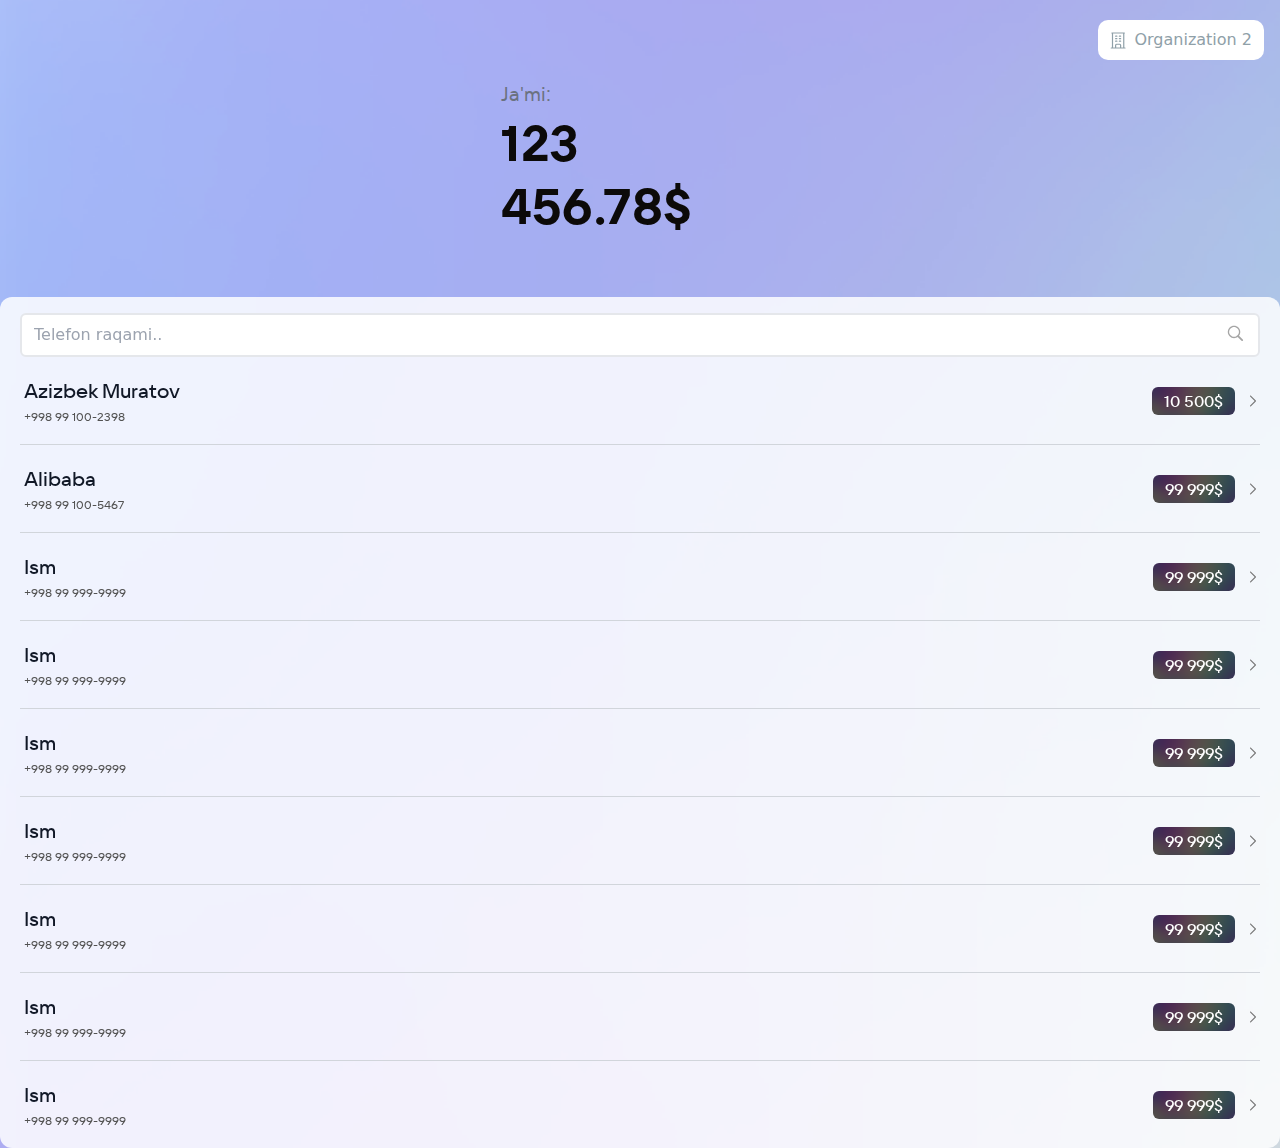
==== src/index.html @ 15097dc6 "First" ====
<!DOCTYPE  html>
<html>
<head>
  <meta charset="UTF-8">
  <meta name="viewport" content="width=device-width, initial-scale=1.0">
  <link href="./output.css" rel="stylesheet">
  <link href="./index.css" rel="stylesheet">
  <title>Home</title>
</head>
<body style="background:url(../assets/screenshott.png); background-repeat:no-repeat; background-size:cover; margin:0;" class="h-screen">
<!-- Modal -->
  <div class="relative flex  flex-col  overflow-hidden py-5  px-4" style="  justify-content:end;  align-items: end;" >

    <div>
      <label for="tw-modal" class="  text-[13px]  cursor-pointer rounded-[10px] bg-white px-3 py-2 text-[#8FA0A8] active:bg-slate-200 flex max-w-[190px] w-full items-center content-center gap-2"><img src="../assets/homee.svg" alt=""><h2 class="w-full">Organization 2</h2></label>
    </div>
    <!-- hidden toggle -->
    <input type="checkbox" id="tw-modal" class="peer fixed appearance-none opacity-0">
     <!-- modal -->
     <label for="tw-modal" class="pointer-events-none pt-[65px] invisable fixed  bottom-0 top-0  flex cursor-pointer  overflow-hidden overscroll-contain  opacity-0 transition-all duration-200 ease-in-out peer-checked:pointer-events-auto peer-checked:visible peer-checked:opacity-100 peer-checked:[&>*]:translate-y-0 peer-checked:[&>*]:scale-100 ">
     <!-- modalbox -->
     <label class="max-h-[60px]  h-fit  scale-90 overflow-y-auto overscroll-contain rounded-[10px] bg-white px-3 py-3 text-black shadow-2xl transition  " for="" >

       <button class="flex items-center text-[13px] gap-2 text-[#6F8089] mb-2"><img src="../assets/32desk.svg" alt="">32desk</button>
       <div class="flex flex-col items-start ">

        <button class="flex items-center text-[13px] gap-2 text-[#6F8089] mb-2"><img src="../assets/32desk.svg" alt="">Organization 2</button>
        <img  class="flex items-center content-center"  src="../assets/lineish.svg" alt="">
       <button class="text-red-500 flex w-[200px] gap-2"><img class="mt-2 h-4" src="../assets/logout.svg" alt=""><h3 class="mt-1 text-[13px]">Sign out</h3></button>
      </div>
     </label>
     </label>
  
     </div>
<!-- Balance -->
  <div class="flex items-center justify-center">
    <div class="flex flex-col w-[278px] ">
      <h2 class="text-xl text-gray-500 mb-1 items-start justify-start flex text-[20px] " style="font-family: vkthin;">Ja'mi:</h2>
      <h2 class="text-stone-950 text-[50px] leading-[62.5px]" style="font-family: vkbold; font-weight: 900;"><a href="../src/pages/homehiddenb.html">123 456.78$</a></h2>
  </div>
  </div>
 <!-- List -->
  <div class="rounded-xl mt-[60px]  "  style="background:#ffffffd6;">
<div class="relative px-5 flex  flex-col rounded-sm">
   <div class=" mt-4 flex flex-row relative" >
   <a href="../src/pages/search.html" class="w-full">
    <input class=" rounded-md w-full  focus:outline-0 p-2  border-2 pl-3 placeholder:font-light" type="text" placeholder="Telefon raqami.."> 
    <button class=" absolute right-4 top-3 text-gray-400"><img src="../assets/search.svg" alt=""></button>
  </a>
</div>
<ul role="list"  class="divide-y divide-gray-300 py-0 ">
    <li class="flex justify-between py-5 px-1 ">
        <div class="flex min-w-0 gap-x-4"  >
          <div class="min-w-0 flex-auto" >
            <p class="text-xl leading-6 text-gray-900 text-[21px]" style="font-family: vkmid;"><a href="../src/pages/client.html">Azizbek Muratov</a></p>
            <p class="mt-1 truncate text-[12px] leading-[15px] text-[#525252]" style="font-family: vkthin;">+998 99 100-2398</p>
          </div>
        </div>
        <div class="flex flex-row items-center" style="gap:15px;">
          <p class=" flex text-[16px] leading-6 text-white gap-2 rounded-md py-0.5 px-3 font-medium"  style="background: url(../assets/bg-price.png) ; font-family: vkmid; background-size:cover;">10 500$ </p>
          <a href="#" class=""><img src="../assets/arrowright.svg" alt=""></a>
          
        </div>
      </li>
    <li class="flex justify-between py-5 px-1 ">
        <div class="flex min-w-0 gap-x-4"  >
          <div class="min-w-0 flex-auto" >
            <p class="text-xl leading-6 text-gray-900 text-[21px]" style="font-family: vkmid;"><a href="../pages/client.html">Alibaba</a></p>
            <p class="mt-1 truncate text-[12px] leading-[15px] text-[#525252]" style="font-family: vkthin;">+998 99 100-5467</p>
          </div>
        </div>
        <div class="flex flex-row items-center" style="gap:15px;">
          <p class=" flex text-[16px] leading-6 text-white gap-2 rounded-md py-0.5 px-3 font-medium"  style="background: url(../assets/bg-price.png) ; font-family: vkmid; background-size:cover;">99 999$</p>
          <a href="#" class=""><img src="../assets/arrowright.svg" alt=""></a>
          
        </div>
      </li>
    <li class="flex justify-between py-5 px-1 ">
        <div class="flex min-w-0 gap-x-4"  >
          <div class="min-w-0 flex-auto" >
            <p class="text-xl leading-6 text-gray-900 text-[21px]" style="font-family: vkmid;"><a href="../pages/client.html">Ism</a></p>
            <p class="mt-1 truncate text-[12px] leading-[15px] text-[#525252]" style="font-family: vkthin;">+998 99 999-9999</p>
          </div>
        </div>
        <div class="flex flex-row items-center" style="gap:15px;">
          <p class=" flex text-[16px] leading-6 text-white gap-2 rounded-md py-0.5 px-3 font-medium"  style="background: url(../assets/bg-price.png) ; font-family: vkmid; background-size:cover;">99 999$  </p>
          <a href="#" class=""><img src="../assets/arrowright.svg" alt=""></a>
          
        </div>
      </li>
    <li class="flex justify-between py-5 px-1 ">
        <div class="flex min-w-0 gap-x-4"  >
          <div class="min-w-0 flex-auto" >
            <p class="text-xl leading-6 text-gray-900 text-[21px]" style="font-family: vkmid;"><a href="../pages/client.html">Ism</a></p>
            <p class="mt-1 truncate text-[12px] leading-[15px] text-[#525252]" style="font-family: vkthin;">+998 99 999-9999</p>
          </div>
        </div>
        <div class="flex flex-row items-center" style="gap:15px;">
          <p class=" flex text-[16px] leading-6 text-white gap-2 rounded-md py-0.5 px-3 font-medium"  style="background: url(../assets/bg-price.png) ; font-family: vkmid; background-size:cover;">99 999$  </p>
          <a href="#" class=""><img src="../assets/arrowright.svg" alt=""></a>
          
        </div>
      </li>
    <li class="flex justify-between py-5 px-1 ">
        <div class="flex min-w-0 gap-x-4"  >
          <div class="min-w-0 flex-auto" >
            <p class="text-xl leading-6 text-gray-900 text-[21px]" style="font-family: vkmid;"><a href="../pages/client.html">Ism</a></p>
            <p class="mt-1 truncate text-[12px] leading-[15px] text-[#525252]" style="font-family: vkthin;">+998 99 999-9999</p>
          </div>
        </div>
        <div class="flex flex-row items-center" style="gap:15px;">
          <p class=" flex text-[16px] leading-6 text-white gap-2 rounded-md py-0.5 px-3 font-medium"  style="background: url(../assets/bg-price.png) ; font-family: vkmid; background-size:cover;">99 999$  </p>
          <a href="#" class=""><img src="../assets/arrowright.svg" alt=""></a>
          
        </div>
      </li>
    <li class="flex justify-between py-5 px-1 ">
        <div class="flex min-w-0 gap-x-4"  >
          <div class="min-w-0 flex-auto" >
            <p class="text-xl leading-6 text-gray-900 text-[21px]" style="font-family: vkmid;"><a href="../pages/client.html">Ism</a></p>
            <p class="mt-1 truncate text-[12px] leading-[15px] text-[#525252]" style="font-family: vkthin;">+998 99 999-9999</p>
          </div>
        </div>
        <div class="flex flex-row items-center" style="gap:15px;">
          <p class=" flex text-[16px] leading-6 text-white gap-2 rounded-md py-0.5 px-3 font-medium"  style="background: url(../assets/bg-price.png) ; font-family: vkmid; background-size:cover;">99 999$  </p>
          <a href="#" class=""><img src="../assets/arrowright.svg" alt=""></a>
          
        </div>
      </li>
    <li class="flex justify-between py-5 px-1 ">
        <div class="flex min-w-0 gap-x-4"  >
          <div class="min-w-0 flex-auto" >
            <p class="text-xl leading-6 text-gray-900 text-[21px]" style="font-family: vkmid;"><a href="../pages/client.html">Ism</a></p>
            <p class="mt-1 truncate text-[12px] leading-[15px] text-[#525252]" style="font-family: vkthin;">+998 99 999-9999</p>
          </div>
        </div>
        <div class="flex flex-row items-center" style="gap:15px;">
          <p class=" flex text-[16px] leading-6 text-white gap-2 rounded-md py-0.5 px-3 font-medium"  style="background: url(../assets/bg-price.png) ; font-family: vkmid; background-size:cover;">99 999$  </p>
          <a href="#" class=""><img src="../assets/arrowright.svg" alt=""></a>
          
        </div>
      </li>
    <li class="flex justify-between py-5 px-1 ">
        <div class="flex min-w-0 gap-x-4"  >
          <div class="min-w-0 flex-auto" >
            <p class="text-xl leading-6 text-gray-900 text-[21px]" style="font-family: vkmid;"><a href="../pages/client.html">Ism</a></p>
            <p class="mt-1 truncate text-[12px] leading-[15px] text-[#525252]" style="font-family: vkthin;">+998 99 999-9999</p>
          </div>
        </div>
        <div class="flex flex-row items-center" style="gap:15px;">
          <p class=" flex text-[16px] leading-6 text-white gap-2 rounded-md py-0.5 px-3 font-medium"  style="background: url(../assets/bg-price.png) ; font-family: vkmid; background-size:cover;">99 999$  </p>
          <a href="#" class=""><img src="../assets/arrowright.svg" alt=""></a>
          
        </div>
      </li>
    <li class="flex justify-between py-5 px-1 ">
        <div class="flex min-w-0 gap-x-4"  >
          <div class="min-w-0 flex-auto" >
            <p class="text-xl leading-6 text-gray-900 text-[21px]" style="font-family: vkmid;"><a href="../pages/client.html">Ism</a></p>
            <p class="mt-1 truncate text-[12px] leading-[15px] text-[#525252]" style="font-family: vkthin;">+998 99 999-9999</p>
          </div>
        </div>
        <div class="flex flex-row items-center" style="gap:15px;">
          <p class=" flex text-[16px] leading-6 text-white gap-2 rounded-md py-0.5 px-3 font-medium"  style="background: url(../assets/bg-price.png) ; font-family: vkmid; background-size:cover;">99 999$  </p>
          <a href="#" class=""><img src="../assets/arrowright.svg" alt=""></a>
          
        </div>
      </li>
 
</ul>
</div>
</div>
</body>
</html>
---- src/output.css ----
/*
! tailwindcss v3.4.1 | MIT License | https://tailwindcss.com
*/

/*
1. Prevent padding and border from affecting element width. (https://github.com/mozdevs/cssremedy/issues/4)
2. Allow adding a border to an element by just adding a border-width. (https://github.com/tailwindcss/tailwindcss/pull/116)
*/

*,
::before,
::after {
  box-sizing: border-box;
  /* 1 */
  border-width: 0;
  /* 2 */
  border-style: solid;
  /* 2 */
  border-color: #e5e7eb;
  /* 2 */
}

::before,
::after {
  --tw-content: '';
}

/*
1. Use a consistent sensible line-height in all browsers.
2. Prevent adjustments of font size after orientation changes in iOS.
3. Use a more readable tab size.
4. Use the user's configured `sans` font-family by default.
5. Use the user's configured `sans` font-feature-settings by default.
6. Use the user's configured `sans` font-variation-settings by default.
7. Disable tap highlights on iOS
*/

html,
:host {
  line-height: 1.5;
  /* 1 */
  -webkit-text-size-adjust: 100%;
  /* 2 */
  -moz-tab-size: 4;
  /* 3 */
  -o-tab-size: 4;
     tab-size: 4;
  /* 3 */
  font-family: ui-sans-serif, system-ui, sans-serif, "Apple Color Emoji", "Segoe UI Emoji", "Segoe UI Symbol", "Noto Color Emoji";
  /* 4 */
  font-feature-settings: normal;
  /* 5 */
  font-variation-settings: normal;
  /* 6 */
  -webkit-tap-highlight-color: transparent;
  /* 7 */
}

/*
1. Remove the margin in all browsers.
2. Inherit line-height from `html` so users can set them as a class directly on the `html` element.
*/

body {
  margin: 0;
  /* 1 */
  line-height: inherit;
  /* 2 */
}

/*
1. Add the correct height in Firefox.
2. Correct the inheritance of border color in Firefox. (https://bugzilla.mozilla.org/show_bug.cgi?id=190655)
3. Ensure horizontal rules are visible by default.
*/

hr {
  height: 0;
  /* 1 */
  color: inherit;
  /* 2 */
  border-top-width: 1px;
  /* 3 */
}

/*
Add the correct text decoration in Chrome, Edge, and Safari.
*/

abbr:where([title]) {
  -webkit-text-decoration: underline dotted;
          text-decoration: underline dotted;
}

/*
Remove the default font size and weight for headings.
*/

h1,
h2,
h3,
h4,
h5,
h6 {
  font-size: inherit;
  font-weight: inherit;
}

/*
Reset links to optimize for opt-in styling instead of opt-out.
*/

a {
  color: inherit;
  text-decoration: inherit;
}

/*
Add the correct font weight in Edge and Safari.
*/

b,
strong {
  font-weight: bolder;
}

/*
1. Use the user's configured `mono` font-family by default.
2. Use the user's configured `mono` font-feature-settings by default.
3. Use the user's configured `mono` font-variation-settings by default.
4. Correct the odd `em` font sizing in all browsers.
*/

code,
kbd,
samp,
pre {
  font-family: ui-monospace, SFMono-Regular, Menlo, Monaco, Consolas, "Liberation Mono", "Courier New", monospace;
  /* 1 */
  font-feature-settings: normal;
  /* 2 */
  font-variation-settings: normal;
  /* 3 */
  font-size: 1em;
  /* 4 */
}

/*
Add the correct font size in all browsers.
*/

small {
  font-size: 80%;
}

/*
Prevent `sub` and `sup` elements from affecting the line height in all browsers.
*/

sub,
sup {
  font-size: 75%;
  line-height: 0;
  position: relative;
  vertical-align: baseline;
}

sub {
  bottom: -0.25em;
}

sup {
  top: -0.5em;
}

/*
1. Remove text indentation from table contents in Chrome and Safari. (https://bugs.chromium.org/p/chromium/issues/detail?id=999088, https://bugs.webkit.org/show_bug.cgi?id=201297)
2. Correct table border color inheritance in all Chrome and Safari. (https://bugs.chromium.org/p/chromium/issues/detail?id=935729, https://bugs.webkit.org/show_bug.cgi?id=195016)
3. Remove gaps between table borders by default.
*/

table {
  text-indent: 0;
  /* 1 */
  border-color: inherit;
  /* 2 */
  border-collapse: collapse;
  /* 3 */
}

/*
1. Change the font styles in all browsers.
2. Remove the margin in Firefox and Safari.
3. Remove default padding in all browsers.
*/

button,
input,
optgroup,
select,
textarea {
  font-family: inherit;
  /* 1 */
  font-feature-settings: inherit;
  /* 1 */
  font-variation-settings: inherit;
  /* 1 */
  font-size: 100%;
  /* 1 */
  font-weight: inherit;
  /* 1 */
  line-height: inherit;
  /* 1 */
  color: inherit;
  /* 1 */
  margin: 0;
  /* 2 */
  padding: 0;
  /* 3 */
}

/*
Remove the inheritance of text transform in Edge and Firefox.
*/

button,
select {
  text-transform: none;
}

/*
1. Correct the inability to style clickable types in iOS and Safari.
2. Remove default button styles.
*/

button,
[type='button'],
[type='reset'],
[type='submit'] {
  -webkit-appearance: button;
  /* 1 */
  background-color: transparent;
  /* 2 */
  background-image: none;
  /* 2 */
}

/*
Use the modern Firefox focus style for all focusable elements.
*/

:-moz-focusring {
  outline: auto;
}

/*
Remove the additional `:invalid` styles in Firefox. (https://github.com/mozilla/gecko-dev/blob/2f9eacd9d3d995c937b4251a5557d95d494c9be1/layout/style/res/forms.css#L728-L737)
*/

:-moz-ui-invalid {
  box-shadow: none;
}

/*
Add the correct vertical alignment in Chrome and Firefox.
*/

progress {
  vertical-align: baseline;
}

/*
Correct the cursor style of increment and decrement buttons in Safari.
*/

::-webkit-inner-spin-button,
::-webkit-outer-spin-button {
  height: auto;
}

/*
1. Correct the odd appearance in Chrome and Safari.
2. Correct the outline style in Safari.
*/

[type='search'] {
  -webkit-appearance: textfield;
  /* 1 */
  outline-offset: -2px;
  /* 2 */
}

/*
Remove the inner padding in Chrome and Safari on macOS.
*/

::-webkit-search-decoration {
  -webkit-appearance: none;
}

/*
1. Correct the inability to style clickable types in iOS and Safari.
2. Change font properties to `inherit` in Safari.
*/

::-webkit-file-upload-button {
  -webkit-appearance: button;
  /* 1 */
  font: inherit;
  /* 2 */
}

/*
Add the correct display in Chrome and Safari.
*/

summary {
  display: list-item;
}

/*
Removes the default spacing and border for appropriate elements.
*/

blockquote,
dl,
dd,
h1,
h2,
h3,
h4,
h5,
h6,
hr,
figure,
p,
pre {
  margin: 0;
}

fieldset {
  margin: 0;
  padding: 0;
}

legend {
  padding: 0;
}

ol,
ul,
menu {
  list-style: none;
  margin: 0;
  padding: 0;
}

/*
Reset default styling for dialogs.
*/

dialog {
  padding: 0;
}

/*
Prevent resizing textareas horizontally by default.
*/

textarea {
  resize: vertical;
}

/*
1. Reset the default placeholder opacity in Firefox. (https://github.com/tailwindlabs/tailwindcss/issues/3300)
2. Set the default placeholder color to the user's configured gray 400 color.
*/

input::-moz-placeholder, textarea::-moz-placeholder {
  opacity: 1;
  /* 1 */
  color: #9ca3af;
  /* 2 */
}

input::placeholder,
textarea::placeholder {
  opacity: 1;
  /* 1 */
  color: #9ca3af;
  /* 2 */
}

/*
Set the default cursor for buttons.
*/

button,
[role="button"] {
  cursor: pointer;
}

/*
Make sure disabled buttons don't get the pointer cursor.
*/

:disabled {
  cursor: default;
}

/*
1. Make replaced elements `display: block` by default. (https://github.com/mozdevs/cssremedy/issues/14)
2. Add `vertical-align: middle` to align replaced elements more sensibly by default. (https://github.com/jensimmons/cssremedy/issues/14#issuecomment-634934210)
   This can trigger a poorly considered lint error in some tools but is included by design.
*/

img,
svg,
video,
canvas,
audio,
iframe,
embed,
object {
  display: block;
  /* 1 */
  vertical-align: middle;
  /* 2 */
}

/*
Constrain images and videos to the parent width and preserve their intrinsic aspect ratio. (https://github.com/mozdevs/cssremedy/issues/14)
*/

img,
video {
  max-width: 100%;
  height: auto;
}

/* Make elements with the HTML hidden attribute stay hidden by default */

[hidden] {
  display: none;
}

*, ::before, ::after {
  --tw-border-spacing-x: 0;
  --tw-border-spacing-y: 0;
  --tw-translate-x: 0;
  --tw-translate-y: 0;
  --tw-rotate: 0;
  --tw-skew-x: 0;
  --tw-skew-y: 0;
  --tw-scale-x: 1;
  --tw-scale-y: 1;
  --tw-pan-x:  ;
  --tw-pan-y:  ;
  --tw-pinch-zoom:  ;
  --tw-scroll-snap-strictness: proximity;
  --tw-gradient-from-position:  ;
  --tw-gradient-via-position:  ;
  --tw-gradient-to-position:  ;
  --tw-ordinal:  ;
  --tw-slashed-zero:  ;
  --tw-numeric-figure:  ;
  --tw-numeric-spacing:  ;
  --tw-numeric-fraction:  ;
  --tw-ring-inset:  ;
  --tw-ring-offset-width: 0px;
  --tw-ring-offset-color: #fff;
  --tw-ring-color: rgb(59 130 246 / 0.5);
  --tw-ring-offset-shadow: 0 0 #0000;
  --tw-ring-shadow: 0 0 #0000;
  --tw-shadow: 0 0 #0000;
  --tw-shadow-colored: 0 0 #0000;
  --tw-blur:  ;
  --tw-brightness:  ;
  --tw-contrast:  ;
  --tw-grayscale:  ;
  --tw-hue-rotate:  ;
  --tw-invert:  ;
  --tw-saturate:  ;
  --tw-sepia:  ;
  --tw-drop-shadow:  ;
  --tw-backdrop-blur:  ;
  --tw-backdrop-brightness:  ;
  --tw-backdrop-contrast:  ;
  --tw-backdrop-grayscale:  ;
  --tw-backdrop-hue-rotate:  ;
  --tw-backdrop-invert:  ;
  --tw-backdrop-opacity:  ;
  --tw-backdrop-saturate:  ;
  --tw-backdrop-sepia:  ;
}

::backdrop {
  --tw-border-spacing-x: 0;
  --tw-border-spacing-y: 0;
  --tw-translate-x: 0;
  --tw-translate-y: 0;
  --tw-rotate: 0;
  --tw-skew-x: 0;
  --tw-skew-y: 0;
  --tw-scale-x: 1;
  --tw-scale-y: 1;
  --tw-pan-x:  ;
  --tw-pan-y:  ;
  --tw-pinch-zoom:  ;
  --tw-scroll-snap-strictness: proximity;
  --tw-gradient-from-position:  ;
  --tw-gradient-via-position:  ;
  --tw-gradient-to-position:  ;
  --tw-ordinal:  ;
  --tw-slashed-zero:  ;
  --tw-numeric-figure:  ;
  --tw-numeric-spacing:  ;
  --tw-numeric-fraction:  ;
  --tw-ring-inset:  ;
  --tw-ring-offset-width: 0px;
  --tw-ring-offset-color: #fff;
  --tw-ring-color: rgb(59 130 246 / 0.5);
  --tw-ring-offset-shadow: 0 0 #0000;
  --tw-ring-shadow: 0 0 #0000;
  --tw-shadow: 0 0 #0000;
  --tw-shadow-colored: 0 0 #0000;
  --tw-blur:  ;
  --tw-brightness:  ;
  --tw-contrast:  ;
  --tw-grayscale:  ;
  --tw-hue-rotate:  ;
  --tw-invert:  ;
  --tw-saturate:  ;
  --tw-sepia:  ;
  --tw-drop-shadow:  ;
  --tw-backdrop-blur:  ;
  --tw-backdrop-brightness:  ;
  --tw-backdrop-contrast:  ;
  --tw-backdrop-grayscale:  ;
  --tw-backdrop-hue-rotate:  ;
  --tw-backdrop-invert:  ;
  --tw-backdrop-opacity:  ;
  --tw-backdrop-saturate:  ;
  --tw-backdrop-sepia:  ;
}

.sr-only {
  position: absolute;
  width: 1px;
  height: 1px;
  padding: 0;
  margin: -1px;
  overflow: hidden;
  clip: rect(0, 0, 0, 0);
  white-space: nowrap;
  border-width: 0;
}

.fixed {
  position: fixed;
}

.absolute {
  position: absolute;
}

.relative {
  position: relative;
}

.right-4 {
  right: 1rem;
}

.top-3 {
  top: 0.75rem;
}

.left-0 {
  left: 0px;
}

.right-0 {
  right: 0px;
}

.top-0 {
  top: 0px;
}

.z-50 {
  z-index: 50;
}

.my-4 {
  margin-top: 1rem;
  margin-bottom: 1rem;
}

.mb-1 {
  margin-bottom: 0.25rem;
}

.mt-\[60px\] {
  margin-top: 60px;
}

.mt-1 {
  margin-top: 0.25rem;
}

.mt-4 {
  margin-top: 1rem;
}


.me-2 {
  margin-inline-end: 0.5rem;
}

.ms-3 {
  margin-inline-start: 0.75rem;
}

.ms-auto {
  margin-inline-start: auto;
}

.flex {
  display: flex;
}

.inline-flex {
  display: inline-flex;
}

.hidden {
  display: none;
}

.h-screen {
  height: 100vh;
}

.h-3 {
  height: 0.75rem;
}

.h-4 {
  height: 1rem;
}

.h-5 {
  height: 1.25rem;
}

.h-8 {
  height: 2rem;
}

.h-\[calc\(100\%-1rem\)\] {
  height: calc(100% - 1rem);
}

.max-h-full {
  max-height: 100%;
}

.w-\[278px\] {
  width: 278px;
}

.w-full {
  width: 100%;
}

.w-3 {
  width: 0.75rem;
}

.w-4 {
  width: 1rem;
}

.w-8 {
  width: 2rem;
}

.min-w-0 {
  min-width: 0px;
}

.max-w-md {
  max-width: 28rem;
}

.flex-auto {
  flex: 1 1 auto;
}

.flex-1 {
  flex: 1 1 0%;
}

.transform {
  transform: translate(var(--tw-translate-x), var(--tw-translate-y)) rotate(var(--tw-rotate)) skewX(var(--tw-skew-x)) skewY(var(--tw-skew-y)) scaleX(var(--tw-scale-x)) scaleY(var(--tw-scale-y));
}

.flex-row {
  flex-direction: row;
}

.flex-col {
  flex-direction: column;
}

.items-start {
  align-items: flex-start;
}

.items-center {
  align-items: center;
}

.justify-start {
  justify-content: flex-start;
}

.justify-center {
  justify-content: center;
}

.justify-between {
  justify-content: space-between;
}

.gap-2 {
  gap: 0.5rem;
}

.gap-x-4 {
  -moz-column-gap: 1rem;
       column-gap: 1rem;
}

.space-y-3 > :not([hidden]) ~ :not([hidden]) {
  --tw-space-y-reverse: 0;
  margin-top: calc(0.75rem * calc(1 - var(--tw-space-y-reverse)));
  margin-bottom: calc(0.75rem * var(--tw-space-y-reverse));
}

.divide-y > :not([hidden]) ~ :not([hidden]) {
  --tw-divide-y-reverse: 0;
  border-top-width: calc(1px * calc(1 - var(--tw-divide-y-reverse)));
  border-bottom-width: calc(1px * var(--tw-divide-y-reverse));
}

.divide-gray-300 > :not([hidden]) ~ :not([hidden]) {
  --tw-divide-opacity: 1;
  border-color: rgb(209 213 219 / var(--tw-divide-opacity));
}

.overflow-y-auto {
  overflow-y: auto;
}

.overflow-x-hidden {
  overflow-x: hidden;
}

.truncate {
  overflow: hidden;
  text-overflow: ellipsis;
  white-space: nowrap;
}

.whitespace-nowrap {
  white-space: nowrap;
}

.rounded-md {
  border-radius: 0.375rem;
}

.rounded-sm {
  border-radius: 0.125rem;
}

.rounded-xl {
  border-radius: 0.75rem;
}

.rounded {
  border-radius: 0.25rem;
}

.rounded-lg {
  border-radius: 0.5rem;
}

.rounded-t {
  border-top-left-radius: 0.25rem;
  border-top-right-radius: 0.25rem;
}

.border-2 {
  border-width: 2px;
}

.border {
  border-width: 1px;
}

.border-b {
  border-bottom-width: 1px;
}

.border-gray-200 {
  --tw-border-opacity: 1;
  border-color: rgb(229 231 235 / var(--tw-border-opacity));
}

.bg-gray-200 {
  --tw-bg-opacity: 1;
  background-color: rgb(229 231 235 / var(--tw-bg-opacity));
}

.bg-gray-50 {
  --tw-bg-opacity: 1;
  background-color: rgb(249 250 251 / var(--tw-bg-opacity));
}

.bg-transparent {
  background-color: transparent;
}

.bg-white {
  --tw-bg-opacity: 1;
  background-color: rgb(255 255 255 / var(--tw-bg-opacity));
}

.bg-cover {
  background-size: cover;
}

.p-2 {
  padding: 0.5rem;
}

.p-3 {
  padding: 0.75rem;
}

.p-4 {
  padding: 1rem;
}

.px-1 {
  padding-left: 0.25rem;
  padding-right: 0.25rem;
}

.px-3 {
  padding-left: 0.75rem;
  padding-right: 0.75rem;
}

.px-5 {
  padding-left: 1.25rem;
  padding-right: 1.25rem;
}

.py-0 {
  padding-top: 0px;
  padding-bottom: 0px;
}

.py-0\.5 {
  padding-top: 0.125rem;
  padding-bottom: 0.125rem;
}

.py-5 {
  padding-top: 1.25rem;
  padding-bottom: 1.25rem;
}

.px-2 {
  padding-left: 0.5rem;
  padding-right: 0.5rem;
}

.py-2 {
  padding-top: 0.5rem;
  padding-bottom: 0.5rem;
}

.py-2\.5 {
  padding-top: 0.625rem;
  padding-bottom: 0.625rem;
}

.pl-3 {
  padding-left: 0.75rem;
}

.text-center {
  text-align: center;
}

.text-4xl {
  font-size: 2.25rem;
  line-height: 2.5rem;
}

.text-\[20px\] {
  font-size: 20px;
}

.text-xl {
  font-size: 1.25rem;
  line-height: 1.75rem;
}

.text-\[50px\] {
  font-size: 50px;
}

.text-xs {
  font-size: 0.75rem;
  line-height: 1rem;
}

.text-\[21px\] {
  font-size: 21px;
}

.text-\[12pc\] {
  font-size: 12pc;
}

.text-\[12px\] {
  font-size: 12px;
}

.text-\[16px\] {
  font-size: 16px;
}

.text-base {
  font-size: 1rem;
  line-height: 1.5rem;
}

.text-lg {
  font-size: 1.125rem;
  line-height: 1.75rem;
}

.text-sm {
  font-size: 0.875rem;
  line-height: 1.25rem;
}

.font-bold {
  font-weight: 700;
}

.font-semibold {
  font-weight: 600;
}

.font-thin {
  font-weight: 100;
}

.font-medium {
  font-weight: 500;
}

.font-normal {
  font-weight: 400;
}

.leading-3 {
  line-height: .75rem;
}


.leading-\[62\.5ps\] {
  line-height: 62.5ps;
}

.leading-\[62\.5px\] {
  line-height: 62.5px;
}

.leading-5 {
  line-height: 1.25rem;
}

.leading-6 {
  line-height: 1.5rem;
}

.leading-\[15px\] {
  line-height: 15px;
}

.text-gray-500 {
  --tw-text-opacity: 1;
  color: rgb(107 114 128 / var(--tw-text-opacity));
}

.text-stone-950 {
  --tw-text-opacity: 1;
  color: rgb(12 10 9 / var(--tw-text-opacity));
}


.text-gray-400 {
  --tw-text-opacity: 1;
  color: rgb(156 163 175 / var(--tw-text-opacity));
}

.text-gray-900 {
  --tw-text-opacity: 1;
  color: rgb(17 24 39 / var(--tw-text-opacity));
}

.text-white {
  --tw-text-opacity: 1;
  color: rgb(255 255 255 / var(--tw-text-opacity));
}

.text-\[21\] {
  color: 21;
}

.text-\[\#525252\] {
  --tw-text-opacity: 1;
  color: rgb(82 82 82 / var(--tw-text-opacity));
}

.underline {
  text-decoration-line: underline;
}

.shadow {
  --tw-shadow: 0 1px 3px 0 rgb(0 0 0 / 0.1), 0 1px 2px -1px rgb(0 0 0 / 0.1);
  --tw-shadow-colored: 0 1px 3px 0 var(--tw-shadow-color), 0 1px 2px -1px var(--tw-shadow-color);
  box-shadow: var(--tw-ring-offset-shadow, 0 0 #0000), var(--tw-ring-shadow, 0 0 #0000), var(--tw-shadow);
}

.placeholder\:font-light::-moz-placeholder {
  font-weight: 300;
}

.placeholder\:font-light::placeholder {
  font-weight: 300;
}

.hover\:bg-gray-100:hover {
  --tw-bg-opacity: 1;
  background-color: rgb(243 244 246 / var(--tw-bg-opacity));
}

.hover\:bg-gray-200:hover {
  --tw-bg-opacity: 1;
  background-color: rgb(229 231 235 / var(--tw-bg-opacity));
}

.hover\:text-gray-900:hover {
  --tw-text-opacity: 1;
  color: rgb(17 24 39 / var(--tw-text-opacity));
}

.hover\:underline:hover {
  text-decoration-line: underline;
}

.hover\:shadow:hover {
  --tw-shadow: 0 1px 3px 0 rgb(0 0 0 / 0.1), 0 1px 2px -1px rgb(0 0 0 / 0.1);
  --tw-shadow-colored: 0 1px 3px 0 var(--tw-shadow-color), 0 1px 2px -1px var(--tw-shadow-color);
  box-shadow: var(--tw-ring-offset-shadow, 0 0 #0000), var(--tw-ring-shadow, 0 0 #0000), var(--tw-shadow);
}

.focus\:outline-none:focus {
  outline: 2px solid transparent;
  outline-offset: 2px;
}

.focus\:outline-0:focus {
  outline-width: 0px;
}

.focus\:ring-4:focus {
  --tw-ring-offset-shadow: var(--tw-ring-inset) 0 0 0 var(--tw-ring-offset-width) var(--tw-ring-offset-color);
  --tw-ring-shadow: var(--tw-ring-inset) 0 0 0 calc(4px + var(--tw-ring-offset-width)) var(--tw-ring-color);
  box-shadow: var(--tw-ring-offset-shadow), var(--tw-ring-shadow), var(--tw-shadow, 0 0 #0000);
}

.focus\:ring-gray-100:focus {
  --tw-ring-opacity: 1;
  --tw-ring-color: rgb(243 244 246 / var(--tw-ring-opacity));
}

@media (min-width: 768px) {
  .md\:inset-0 {
    inset: 0px;
  }

  .md\:p-5 {
    padding: 1.25rem;
  }
}

@media (prefers-color-scheme: dark) {
  .dark\:border-gray-600 {
    --tw-border-opacity: 1;
    border-color: rgb(75 85 99 / var(--tw-border-opacity));
  }

  .dark\:border-gray-700 {
    --tw-border-opacity: 1;
    border-color: rgb(55 65 81 / var(--tw-border-opacity));
  }

  .dark\:bg-gray-600 {
    --tw-bg-opacity: 1;
    background-color: rgb(75 85 99 / var(--tw-bg-opacity));
  }

  .dark\:bg-gray-700 {
    --tw-bg-opacity: 1;
    background-color: rgb(55 65 81 / var(--tw-bg-opacity));
  }

  .dark\:bg-gray-800 {
    --tw-bg-opacity: 1;
    background-color: rgb(31 41 55 / var(--tw-bg-opacity));
  }

  .dark\:text-gray-400 {
    --tw-text-opacity: 1;
    color: rgb(156 163 175 / var(--tw-text-opacity));
  }

  .dark\:text-white {
    --tw-text-opacity: 1;
    color: rgb(255 255 255 / var(--tw-text-opacity));
  }

  .dark\:hover\:bg-gray-500:hover {
    --tw-bg-opacity: 1;
    background-color: rgb(107 114 128 / var(--tw-bg-opacity));
  }

  .dark\:hover\:bg-gray-600:hover {
    --tw-bg-opacity: 1;
    background-color: rgb(75 85 99 / var(--tw-bg-opacity));
  }

  .dark\:hover\:bg-gray-700:hover {
    --tw-bg-opacity: 1;
    background-color: rgb(55 65 81 / var(--tw-bg-opacity));
  }

  .dark\:hover\:text-white:hover {
    --tw-text-opacity: 1;
    color: rgb(255 255 255 / var(--tw-text-opacity));
  }

  .dark\:focus\:ring-gray-600:focus {
    --tw-ring-opacity: 1;
    --tw-ring-color: rgb(75 85 99 / var(--tw-ring-opacity));
  }
}


/*
Constrain images and videos to the parent width and preserve their intrinsic aspect ratio. (https://github.com/mozdevs/cssremedy/issues/14)
*/

img,
video {
  max-width: 100%;
  height: auto;
}

/* Make elements with the HTML hidden attribute stay hidden by default */

[hidden] {
  display: none;
}

*, ::before, ::after{
  --tw-border-spacing-x: 0;
  --tw-border-spacing-y: 0;
  --tw-translate-x: 0;
  --tw-translate-y: 0;
  --tw-rotate: 0;
  --tw-skew-x: 0;
  --tw-skew-y: 0;
  --tw-scale-x: 1;
  --tw-scale-y: 1;
  --tw-pan-x:  ;
  --tw-pan-y:  ;
  --tw-pinch-zoom:  ;
  --tw-scroll-snap-strictness: proximity;
  --tw-gradient-from-position:  ;
  --tw-gradient-via-position:  ;
  --tw-gradient-to-position:  ;
  --tw-ordinal:  ;
  --tw-slashed-zero:  ;
  --tw-numeric-figure:  ;
  --tw-numeric-spacing:  ;
  --tw-numeric-fraction:  ;
  --tw-ring-inset:  ;
  --tw-ring-offset-width: 0px;
  --tw-ring-offset-color: #fff;
  --tw-ring-color: rgb(59 130 246 / 0.5);
  --tw-ring-offset-shadow: 0 0 #0000;
  --tw-ring-shadow: 0 0 #0000;
  --tw-shadow: 0 0 #0000;
  --tw-shadow-colored: 0 0 #0000;
  --tw-blur:  ;
  --tw-brightness:  ;
  --tw-contrast:  ;
  --tw-grayscale:  ;
  --tw-hue-rotate:  ;
  --tw-invert:  ;
  --tw-saturate:  ;
  --tw-sepia:  ;
  --tw-drop-shadow:  ;
  --tw-backdrop-blur:  ;
  --tw-backdrop-brightness:  ;
  --tw-backdrop-contrast:  ;
  --tw-backdrop-grayscale:  ;
  --tw-backdrop-hue-rotate:  ;
  --tw-backdrop-invert:  ;
  --tw-backdrop-opacity:  ;
  --tw-backdrop-saturate:  ;
  --tw-backdrop-sepia:  
}

::backdrop{
  --tw-border-spacing-x: 0;
  --tw-border-spacing-y: 0;
  --tw-translate-x: 0;
  --tw-translate-y: 0;
  --tw-rotate: 0;
  --tw-skew-x: 0;
  --tw-skew-y: 0;
  --tw-scale-x: 1;
  --tw-scale-y: 1;
  --tw-pan-x:  ;
  --tw-pan-y:  ;
  --tw-pinch-zoom:  ;
  --tw-scroll-snap-strictness: proximity;
  --tw-gradient-from-position:  ;
  --tw-gradient-via-position:  ;
  --tw-gradient-to-position:  ;
  --tw-ordinal:  ;
  --tw-slashed-zero:  ;
  --tw-numeric-figure:  ;
  --tw-numeric-spacing:  ;
  --tw-numeric-fraction:  ;
  --tw-ring-inset:  ;
  --tw-ring-offset-width: 0px;
  --tw-ring-offset-color: #fff;
  --tw-ring-color: rgb(59 130 246 / 0.5);
  --tw-ring-offset-shadow: 0 0 #0000;
  --tw-ring-shadow: 0 0 #0000;
  --tw-shadow: 0 0 #0000;
  --tw-shadow-colored: 0 0 #0000;
  --tw-blur:  ;
  --tw-brightness:  ;
  --tw-contrast:  ;
  --tw-grayscale:  ;
  --tw-hue-rotate:  ;
  --tw-invert:  ;
  --tw-saturate:  ;
  --tw-sepia:  ;
  --tw-drop-shadow:  ;
  --tw-backdrop-blur:  ;
  --tw-backdrop-brightness:  ;
  --tw-backdrop-contrast:  ;
  --tw-backdrop-grayscale:  ;
  --tw-backdrop-hue-rotate:  ;
  --tw-backdrop-invert:  ;
  --tw-backdrop-opacity:  ;
  --tw-backdrop-saturate:  ;
  --tw-backdrop-sepia:  
}

.pointer-events-none{
  pointer-events: none
}

.fixed{
  position: fixed
}

.relative{
  position: relative
}

.inset-0{
  inset: 0px
}

.flex{
  display: flex
}

.hidden{
  display: none
}

.h-fit{
  height: fit-content
}

.min-h-screen{
  min-height: 100vh
}

.max-w-lg{
  max-width: 32rem
}

.scale-90{
  --tw-scale-x: .9;
  --tw-scale-y: .9;
  transform: translate(var(--tw-translate-x), var(--tw-translate-y)) rotate(var(--tw-rotate)) skewX(var(--tw-skew-x)) skewY(var(--tw-skew-y)) scaleX(var(--tw-scale-x)) scaleY(var(--tw-scale-y))
}

.cursor-pointer{
  cursor: pointer
}

.appearance-none{
  appearance: none
}

.flex-col{
  flex-direction: column
}

.items-center{
  align-items: center
}

.overflow-hidden{
  overflow: hidden
}

.overflow-y-auto{
  overflow-y: auto
}

.overscroll-contain{
  overscroll-behavior: contain
}

.rounded{
  border-radius: 0.25rem
}

.rounded-md{
  border-radius: 0.375rem
}

.bg-black{
  --tw-bg-opacity: 1;
  background-color: rgb(0 0 0 / var(--tw-bg-opacity))
}

.bg-gray-50{
  --tw-bg-opacity: 1;
  background-color: rgb(249 250 251 / var(--tw-bg-opacity))
}

.bg-slate-700\/30{
  background-color: rgb(51 65 85 / 0.3)
}

.bg-white{
  --tw-bg-opacity: 1;
  background-color: rgb(255 255 255 / var(--tw-bg-opacity))
}

.p-6{
  padding: 1.5rem
}

.px-4{
  padding-left: 1rem;
  padding-right: 1rem
}

.py-4{
  padding-top: 1rem;
  padding-bottom: 1rem
}

.py-6{
  padding-top: 1.5rem;
  padding-bottom: 1.5rem
}

.pt-\[100px\]{
  padding-top: 100px
}

.text-lg{
  font-size: 1.125rem;
  line-height: 1.75rem
}

.font-bold{
  font-weight: 700
}

.text-black{
  --tw-text-opacity: 1;
  color: rgb(0 0 0 / var(--tw-text-opacity))
}

.text-white{
  --tw-text-opacity: 1;
  color: rgb(255 255 255 / var(--tw-text-opacity))
}

.opacity-0{
  opacity: 0
}

.shadow-2xl{
  --tw-shadow: 0 25px 50px -12px rgb(0 0 0 / 0.25);
  --tw-shadow-colored: 0 25px 50px -12px var(--tw-shadow-color);
  box-shadow: var(--tw-ring-offset-shadow, 0 0 #0000), var(--tw-ring-shadow, 0 0 #0000), var(--tw-shadow)
}

.transition{
  transition-property: color, background-color, border-color, text-decoration-color, fill, stroke, opacity, box-shadow, transform, filter, backdrop-filter;
  transition-timing-function: cubic-bezier(0.4, 0, 0.2, 1);
  transition-duration: 150ms
}

.transition-all{
  transition-property: all;
  transition-timing-function: cubic-bezier(0.4, 0, 0.2, 1);
  transition-duration: 150ms
}

.duration-200{
  transition-duration: 200ms
}

.ease-in-out{
  transition-timing-function: cubic-bezier(0.4, 0, 0.2, 1)
}

.active\:bg-slate-400:active{
  --tw-bg-opacity: 1;
  background-color: rgb(148 163 184 / var(--tw-bg-opacity))
}

.peer:checked ~ .peer-checked\:pointer-events-auto{
  pointer-events: auto
}

.peer:checked ~ .peer-checked\:visible{
  visibility: visible
}

.peer:checked ~ .peer-checked\:opacity-100{
  opacity: 1
}

@media (min-width: 640px){
  .sm\:py-12{
    padding-top: 3rem;
    padding-bottom: 3rem
  }
}

.peer:checked ~ .peer-checked\:\[\&\>\*\]\:translate-y-0>*{
  --tw-translate-y: 0px;
  transform: translate(var(--tw-translate-x), var(--tw-translate-y)) rotate(var(--tw-rotate)) skewX(var(--tw-skew-x)) skewY(var(--tw-skew-y)) scaleX(var(--tw-scale-x)) scaleY(var(--tw-scale-y))
}

.peer:checked ~ .peer-checked\:\[\&\>\*\]\:scale-100>*{
  --tw-scale-x: 1;
  --tw-scale-y: 1;
  transform: translate(var(--tw-translate-x), var(--tw-translate-y)) rotate(var(--tw-rotate)) skewX(var(--tw-skew-x)) skewY(var(--tw-skew-y)) scaleX(var(--tw-scale-x)) scaleY(var(--tw-scale-y))
}

.pt-\[65px\] {
  padding-top: 65px;
}
.text-red-500 {
  --tw-text-opacity: 1;
  color: rgb(239 68 68 / var(--tw-text-opacity));
}
.text-\[\#8FA0A8\] {
  --tw-text-opacity: 1;
  color: rgb(143 160 168 / var(--tw-text-opacity));
}
.max-w-\[200px\] {
  max-width: 200px;
}
.max-w-\[185px\] {
  max-width: 149px;
}
.rounded-\[10px\] {
  border-radius: 10px;
}
.p-5 {
  padding: 1.25rem/* 20px */;
}
.mt-2 {
  margin-top: 0.5rem/* 8px */;
}
.mt-3 {
  margin-top: 0.75rem/* 12px */;
}

.py-3 {
  padding-top: 0.75rem/* 12px */;
  padding-bottom: 0.75rem/* 12px */;
}
.text-\[\#6F8089\] {
  --tw-text-opacity: 1;
  color: rgb(111 128 137 / var(--tw-text-opacity));
}
.px-3\.5 {
  padding-left: 0.875rem/* 14px */;
  padding-right: 0.875rem/* 14px */;
}
.mb-2 {
  margin-bottom: 0.5rem/* 8px */;
}
.mt-10 {
  margin-top: 2.5rem/* 40px */;
}
.gap-10 {
  gap: 2.5rem/* 40px */;
}
.rounded-full {
  border-radius: 9999px;
}
.w-\[35px\] {
  width: 35px;
}
.h-\[35px\] {
  height: 35px;
}
.text-2xl {
  font-size: 1.5rem/* 24px */;
  line-height: 2rem/* 32px */;
}
.max-w-\[1780px\] {
  max-width: 1780px;
}
.px-8 {
  padding-left: 2rem/* 32px */;
  padding-right: 2rem/* 32px */;
}
.text-\[25px\] {
  font-size: 25px;
}
.px-16 {
  padding-left: 4rem/* 64px */;
  padding-right: 4rem/* 64px */;
}
.w-\[300px\] {
  width: 300px;
}
.px-14 {
  padding-left: 3.5rem/* 56px */;
  padding-right: 3.5rem/* 56px */;
}
.text-xl {
  font-size: 1.25rem/* 20px */;
  line-height: 1.75rem/* 28px */;
}
.text-\[16px\] {
  font-size: 16px;
}
.mt-\[30px\] {
  margin-top: 30px;
}
.mt-\[50px\] {
  margin-top: 50px;
}
.mt-5 {
  margin-top: 1.25rem/* 20px */;
}
.h-screen {
  height: 100vh;
}
.pt-10 {
  padding-top: 2.5rem/* 40px */;
}
.gap-1 {
  gap: 0.25rem/* 4px */;
}
.top-3 {
  top: 0.75rem/* 12px */;
}
.placeholder\:text-black::placeholder {
  --tw-text-opacity: 1;
  color: rgb(0 0 0 / var(--tw-text-opacity));
}
.h-screen {
  height: 100vh;
}
.mx-auto {
  margin-left: auto;
  margin-right: auto;
}
.placeholder\:text-gray-400::placeholder {
  --tw-text-opacity: 1;
  color: rgb(156 163 175 / var(--tw-text-opacity));
}
.bg-blue-500 {
  --tw-bg-opacity: 1;
  background-color: rgb(59 130 246 / var(--tw-bg-opacity));
}
.border-gray-300 {
  --tw-border-opacity: 1;
  border-color: rgb(209 213 219 / var(--tw-border-opacity));
}
.border-t {
  border-top-width: 1px;
}
.space-x-2 > :not([hidden]) ~ :not([hidden]) {
  --tw-space-x-reverse: 0;
  margin-right: calc(0.5rem/* 8px */ * var(--tw-space-x-reverse));
  margin-left: calc(0.5rem/* 8px */ * calc(1 - var(--tw-space-x-reverse)));
}
.text-gray-300 {
  --tw-text-opacity: 1;
  color: rgb(209 213 219 / var(--tw-text-opacity));
}
.flex-1 {
  flex: 1 1 0%;
}
.border-gray-400 {
  --tw-border-opacity: 1;
  border-color: rgb(156 163 175 / var(--tw-border-opacity));
}
.container {
  width: 100%;
}
@media (min-width: 640px) {
  .container {
      max-width: 640px;
  }
}
@media (min-width: 768px) {
  .container {
      max-width: 768px;
  }
}
@media (min-width: 1024px) {
  .container {
      max-width: 1024px;
  }
}
@media (min-width: 1280px) {
  .container {
      max-width: 1280px;
  }
}
@media (min-width: 1536px) {
  .container {
      max-width: 1536px;
  }
}
.px-2 {
  padding-left: 0.5rem/* 8px */;
  padding-right: 0.5rem/* 8px */;
}
.space-x-1 > :not([hidden]) ~ :not([hidden]) {
  --tw-space-x-reverse: 0;
  margin-right: calc(0.25rem/* 4px */ * var(--tw-space-x-reverse));
  margin-left: calc(0.25rem/* 4px */ * calc(1 - var(--tw-space-x-reverse)));
}
.mx-auto {
  margin-left: auto;
  margin-right: auto;
}
.max-w-xs {
  max-width: 20rem/* 320px */;
}

.mt-16 {
  margin-top: 4rem/* 64px */;
}
.my-5 {
  margin-top: 1.25rem/* 20px */;
  margin-bottom: 1.25rem/* 20px */;
}
.max-w-sm {
  max-width: 24rem/* 384px */;
}
.space-y-2 > :not([hidden]) ~ :not([hidden]) {
  --tw-space-y-reverse: 0;
  margin-top: calc(0.5rem/* 8px */ * calc(1 - var(--tw-space-y-reverse)));
  margin-bottom: calc(0.5rem/* 8px */ * var(--tw-space-y-reverse));
}
.ring-gray-300 {
  --tw-ring-opacity: 1;
  --tw-ring-color: rgb(209 213 219 / var(--tw-ring-opacity));
}
.rounded-md {
  border-radius: 0.375rem/* 6px */;
}
.justify-end {
  justify-content: flex-end;
}
.items-end {
  align-items: flex-end;
}
.py-0\.5 {
  padding-top: 0.125rem/* 2px */;
  padding-bottom: 0.125rem/* 2px */;
}
.px-6 {
  padding-left: 1.5rem/* 24px */;
  padding-right: 1.5rem/* 24px */;
}
.ml-1\.5 {
  margin-left: 0.375rem/* 6px */;
}
.mr-2 {
  margin-right: 0.5rem/* 8px */;
}
.mt-1 {
  margin-top: 0.25rem/* 4px */;
}
.mb-5 {
  margin-bottom: 1.25rem/* 20px */;
}
.py-2 {
  padding-top: 0.5rem/* 8px */;
  padding-bottom: 0.5rem/* 8px */;
}
.ring-1 {
  --tw-ring-offset-shadow: var(--tw-ring-inset) 0 0 0 var(--tw-ring-offset-width) var(--tw-ring-offset-color);
  --tw-ring-shadow: var(--tw-ring-inset) 0 0 0 calc(1px + var(--tw-ring-offset-width)) var(--tw-ring-color);
  box-shadow: var(--tw-ring-offset-shadow), var(--tw-ring-shadow), var(--tw-shadow, 0 0 #0000);
}
.ring-gray-300 {
  --tw-ring-opacity: 1;
  --tw-ring-color: rgb(209 213 219 / var(--tw-ring-opacity));
}
.px-2 {
  padding-left: 0.5rem/* 8px */;
  padding-right: 0.5rem/* 8px */;
}
.px-3 {
  padding-left: 0.75rem/* 12px */;
  padding-right: 0.75rem/* 12px */;
}
.mt-16 {
  margin-top: 4rem/* 64px */;
}
.mt-\[45px\] {
  margin-top: 45px;
}
---- src/index.css ----
@tailwind base;
@tailwind components;
@tailwind utilities;

@import url(../fonts/fonts.css);
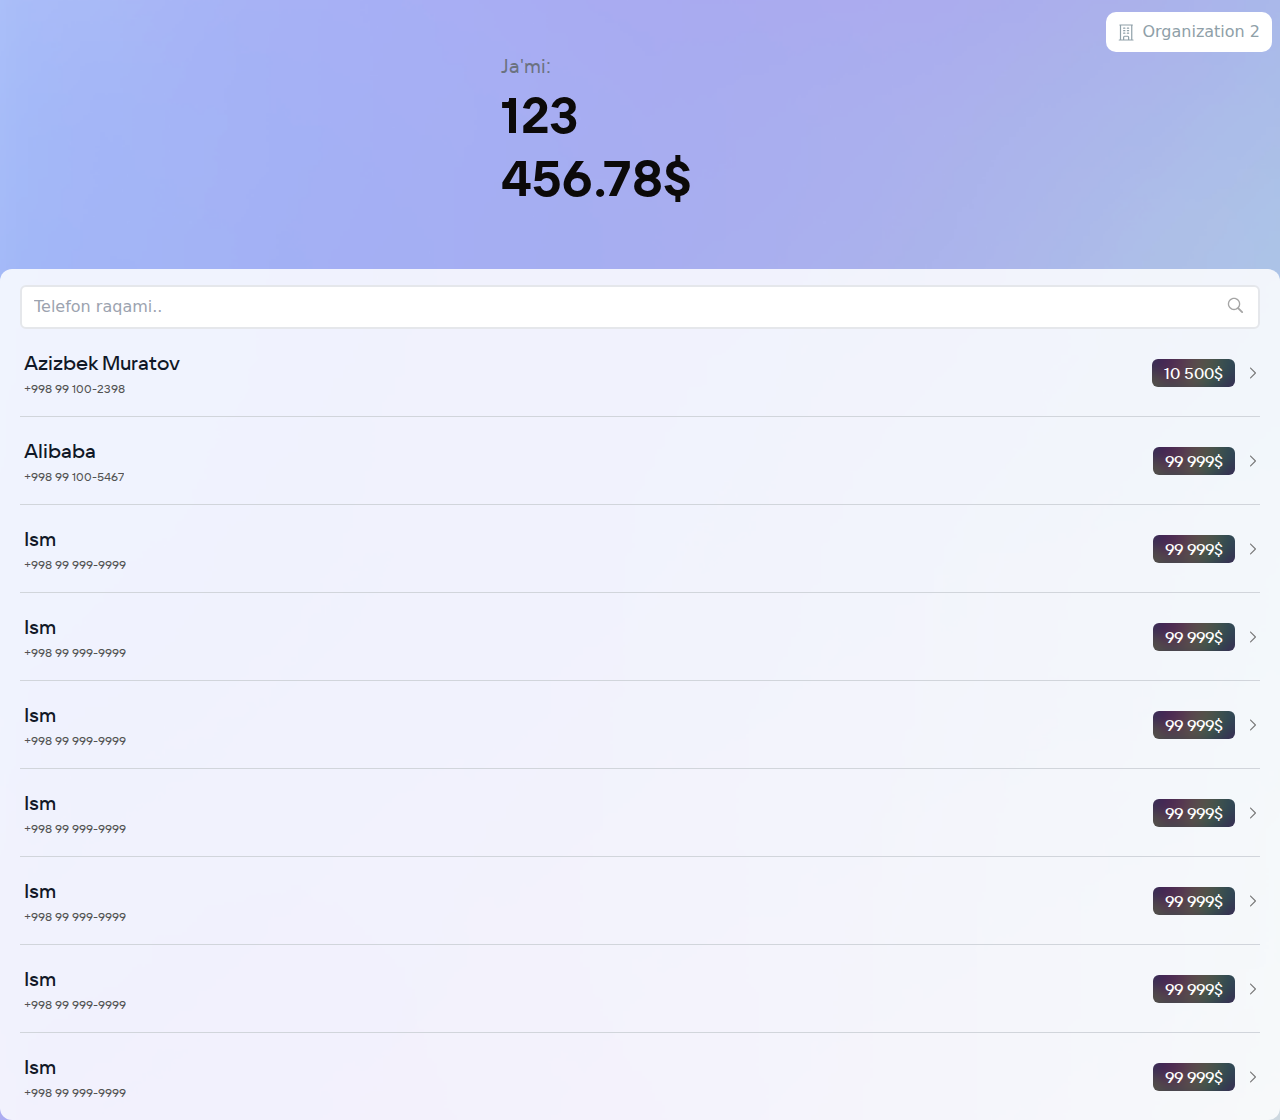
==== commit dbd8c7ad: "Mod" ====
--- a/src/index.html
+++ b/src/index.html
@@ -7,17 +7,23 @@
   <link href="./index.css" rel="stylesheet">
   <title>Home</title>
 </head>
-<body style="background:url(../assets/screenshott.png); background-repeat:no-repeat; background-size:cover; margin:0;" class="h-screen">
-<!-- Modal -->
-  <div class="relative flex  flex-col  overflow-hidden py-5  px-4" style="  justify-content:end;  align-items: end;" >
+<body style="background:url(../assets/screenshott.png); background-repeat:no-repeat; background-size:cover; margin:0;" class="">
+<!-- Modal & Balance -->
+<div>
+  <div class="relative flex  flex-col  overflow-hidden pt-3 pr-2" style="  justify-content:end;  align-items: end;" >
 
     <div>
-      <label for="tw-modal" class="  text-[13px]  cursor-pointer rounded-[10px] bg-white px-3 py-2 text-[#8FA0A8] active:bg-slate-200 flex max-w-[190px] w-full items-center content-center gap-2"><img src="../assets/homee.svg" alt=""><h2 class="w-full">Organization 2</h2></label>
+      <label for="tw-modal" class="  text-[13px]  cursor-pointer rounded-[10px] bg-white px-3 py-2 text-[#8FA0A8]
+       active:bg-slate-200 flex max-w-[190px] w-full items-center content-center gap-2">
+      <img src="../assets/homee.svg" alt=""><h2 class="w-full">Organization 2</h2></label>
     </div>
     <!-- hidden toggle -->
-    <input type="checkbox" id="tw-modal" class="peer fixed appearance-none opacity-0">
+    <input type="checkbox" id="tw-modal"
+     class="peer fixed appearance-none opacity-0">
      <!-- modal -->
-     <label for="tw-modal" class="pointer-events-none pt-[65px] invisable fixed  bottom-0 top-0  flex cursor-pointer  overflow-hidden overscroll-contain  opacity-0 transition-all duration-200 ease-in-out peer-checked:pointer-events-auto peer-checked:visible peer-checked:opacity-100 peer-checked:[&>*]:translate-y-0 peer-checked:[&>*]:scale-100 ">
+     <label for="tw-modal" class="pointer-events-none pt-[60px] invisable fixed  inset-0   justify-end pr-2
+     flex cursor-pointer  overflow-hidden overscroll-contain  opacity-0 transition-all duration-200 ease-in-out peer-checked:pointer-events-auto peer-checked:visible
+      peer-checked:opacity-100 peer-checked:[&>*]:translate-y-0 peer-checked:[&>*]:scale-100 invisible   ">
      <!-- modalbox -->
      <label class="max-h-[60px]  h-fit  scale-90 overflow-y-auto overscroll-contain rounded-[10px] bg-white px-3 py-3 text-black shadow-2xl transition  " for="" >
 
@@ -39,6 +45,7 @@
       <h2 class="text-stone-950 text-[50px] leading-[62.5px]" style="font-family: vkbold; font-weight: 900;"><a href="../src/pages/homehiddenb.html">123 456.78$</a></h2>
   </div>
   </div>
+</div>
  <!-- List -->
   <div class="rounded-xl mt-[60px]  "  style="background:#ffffffd6;">
 <div class="relative px-5 flex  flex-col rounded-sm">
--- a/src/output.css
+++ b/src/output.css
@@ -1773,3 +1773,381 @@
 .mt-\[45px\] {
   margin-top: 45px;
 }
+
+.px-20 {
+  padding-left: 5rem/* 80px */;
+  padding-right: 5rem/* 80px */;
+}
+.py-12 {
+  padding-top: 3rem/* 48px */;
+  padding-bottom: 3rem/* 48px */;
+}
+@media (min-width: 640px) {
+  .sm\:py-32 {
+      padding-top: 8rem/* 128px */;
+      padding-bottom: 8rem/* 128px */;
+  }
+}
+.pointer-events-none{
+  pointer-events: none
+}
+
+.invisible{
+  visibility: hidden
+}
+
+.fixed{
+  position: fixed
+}
+
+.absolute{
+  position: absolute
+}
+
+.relative{
+  position: relative
+}
+
+.inset-0{
+  inset: 0px
+}
+
+.right-4{
+  right: 1rem
+}
+
+.top-3{
+  top: 0.75rem
+}
+
+.mb-2{
+  margin-bottom: 0.5rem
+}
+
+.ml-1{
+  margin-left: 0.25rem
+}
+
+.mt-1{
+  margin-top: 0.25rem
+}
+
+.mt-3{
+  margin-top: 0.75rem
+}
+
+.mt-4{
+  margin-top: 1rem
+}
+
+.mt-5{
+  margin-top: 1.25rem
+}
+
+.flex{
+  display: flex
+}
+
+.h-full{
+  height: 100%
+}
+
+.min-h-screen{
+  min-height: 100vh
+}
+
+.w-full{
+  width: 100%
+}
+
+.scale-90{
+  --tw-scale-x: .9;
+  --tw-scale-y: .9;
+  transform: translate(var(--tw-translate-x), var(--tw-translate-y)) rotate(var(--tw-rotate)) skewX(var(--tw-skew-x)) skewY(var(--tw-skew-y)) scaleX(var(--tw-scale-x)) scaleY(var(--tw-scale-y))
+}
+
+.cursor-pointer{
+  cursor: pointer
+}
+
+.appearance-none{
+  appearance: none
+}
+
+.flex-row{
+  flex-direction: row
+}
+
+.flex-col{
+  flex-direction: column
+}
+
+.items-center{
+  align-items: center
+}
+
+.justify-center{
+  justify-content: center
+}
+
+.gap-1{
+  gap: 0.25rem
+}
+
+.gap-2{
+  gap: 0.5rem
+}
+
+.overflow-hidden{
+  overflow: hidden
+}
+
+.overflow-y-auto{
+  overflow-y: auto
+}
+
+.overscroll-contain{
+  overscroll-behavior: contain
+}
+
+.rounded{
+  border-radius: 0.25rem
+}
+
+.rounded-md{
+  border-radius: 0.375rem
+}
+
+.rounded-sm{
+  border-radius: 0.125rem
+}
+
+.rounded-xl{
+  border-radius: 0.75rem
+}
+
+.border-0{
+  border-width: 0px
+}
+
+.border-2{
+  border-width: 2px
+}
+
+.bg-black{
+  --tw-bg-opacity: 1;
+  background-color: rgb(0 0 0 / var(--tw-bg-opacity))
+}
+
+.bg-gray-50{
+  --tw-bg-opacity: 1;
+  background-color: rgb(249 250 251 / var(--tw-bg-opacity))
+}
+
+.bg-slate-700\/30{
+  background-color: rgb(51 65 85 / 0.3)
+}
+
+.bg-white{
+  --tw-bg-opacity: 1;
+  background-color: rgb(255 255 255 / var(--tw-bg-opacity))
+}
+
+.p-2{
+  padding: 0.5rem
+}
+
+.p-6{
+  padding: 1.5rem
+}
+
+.px-0{
+  padding-left: 0px;
+  padding-right: 0px
+}
+
+.px-2{
+  padding-left: 0.5rem;
+  padding-right: 0.5rem
+}
+
+.px-5{
+  padding-left: 1.25rem;
+  padding-right: 1.25rem
+}
+
+.px-8{
+  padding-left: 2rem;
+  padding-right: 2rem
+}
+
+.py-3{
+  padding-top: 0.75rem;
+  padding-bottom: 0.75rem
+}
+
+.py-4{
+  padding-top: 1rem;
+  padding-bottom: 1rem
+}
+
+.py-6{
+  padding-top: 1.5rem;
+  padding-bottom: 1.5rem
+}
+
+.pl-3{
+  padding-left: 0.75rem
+}
+
+.pt-\[360px\]{
+  padding-top: 360px
+}
+
+.text-black{
+  --tw-text-opacity: 1;
+  color: rgb(0 0 0 / var(--tw-text-opacity))
+}
+
+.text-gray-400{
+  --tw-text-opacity: 1;
+  color: rgb(156 163 175 / var(--tw-text-opacity))
+}
+
+.text-gray-500{
+  --tw-text-opacity: 1;
+  color: rgb(107 114 128 / var(--tw-text-opacity))
+}
+
+.text-white{
+  --tw-text-opacity: 1;
+  color: rgb(255 255 255 / var(--tw-text-opacity))
+}
+
+.opacity-0{
+  opacity: 0
+}
+
+.shadow-2xl{
+  --tw-shadow: 0 25px 50px -12px rgb(0 0 0 / 0.25);
+  --tw-shadow-colored: 0 25px 50px -12px var(--tw-shadow-color);
+  box-shadow: var(--tw-ring-offset-shadow, 0 0 #0000), var(--tw-ring-shadow, 0 0 #0000), var(--tw-shadow)
+}
+
+.transition{
+  transition-property: color, background-color, border-color, text-decoration-color, fill, stroke, opacity, box-shadow, transform, filter, backdrop-filter;
+  transition-timing-function: cubic-bezier(0.4, 0, 0.2, 1);
+  transition-duration: 150ms
+}
+
+.transition-all{
+  transition-property: all;
+  transition-timing-function: cubic-bezier(0.4, 0, 0.2, 1);
+  transition-duration: 150ms
+}
+
+.duration-200{
+  transition-duration: 200ms
+}
+
+.ease-in-out{
+  transition-timing-function: cubic-bezier(0.4, 0, 0.2, 1)
+}
+
+.placeholder\:font-light::placeholder{
+  font-weight: 300
+}
+
+.placeholder\:font-semibold::placeholder{
+  font-weight: 600
+}
+
+.placeholder\:text-black::placeholder{
+  --tw-text-opacity: 1;
+  color: rgb(0 0 0 / var(--tw-text-opacity))
+}
+
+.placeholder\:text-gray-400::placeholder{
+  --tw-text-opacity: 1;
+  color: rgb(156 163 175 / var(--tw-text-opacity))
+}
+
+.focus\:outline-0:focus{
+  outline-width: 0px
+}
+
+.active\:bg-slate-400:active{
+  --tw-bg-opacity: 1;
+  background-color: rgb(148 163 184 / var(--tw-bg-opacity))
+}
+
+.peer:checked ~ .peer-checked\:pointer-events-auto{
+  pointer-events: auto
+}
+
+.peer:checked ~ .peer-checked\:visible{
+  visibility: visible
+}
+
+.peer:checked ~ .peer-checked\:opacity-100{
+  opacity: 1
+}
+
+@media (min-width: 640px){
+  .sm\:py-12{
+    padding-top: 3rem;
+    padding-bottom: 3rem
+  }
+
+  .sm\:text-sm{
+    font-size: 0.875rem;
+    line-height: 1.25rem
+  }
+}
+
+.peer:checked ~ .peer-checked\:\[\&\>\*\]\:translate-y-0>*{
+  --tw-translate-y: 0px;
+  transform: translate(var(--tw-translate-x), var(--tw-translate-y)) rotate(var(--tw-rotate)) skewX(var(--tw-skew-x)) skewY(var(--tw-skew-y)) scaleX(var(--tw-scale-x)) scaleY(var(--tw-scale-y))
+}
+
+.peer:checked ~ .peer-checked\:\[\&\>\*\]\:scale-100>*{
+  --tw-scale-x: 1;
+  --tw-scale-y: 1;
+  transform: translate(var(--tw-translate-x), var(--tw-translate-y)) rotate(var(--tw-rotate)) skewX(var(--tw-skew-x)) skewY(var(--tw-skew-y)) scaleX(var(--tw-scale-x)) scaleY(var(--tw-scale-y))
+}
+.active\:hidden:active {
+  display: none;
+}
+/* Modal overlay */
+.modal-overlay {
+  position: fixed;
+  top: 0;
+  left: 0;
+  width: 100%;
+  height: 100%;
+}
+
+.rounded-md {
+  border-radius: 0.375rem/* 6px */;
+}
+.pt-\[120px\] {
+  padding-top: 85\px;
+}
+.mt-\[75px\] {
+  margin-top: 82px;
+}
+.max-w-\[408px\] {
+  max-width: 408px;
+}
+.w-\[500px\] {
+  width: 500px;
+}
+.pt-3 {
+  padding-top: 0.75rem/* 12px */;
+}
+.pr-2 {
+  padding-right: 0.5rem/* 8px */;
+}
+.pt-\[60px\] {
+  padding-top: 60px;
+}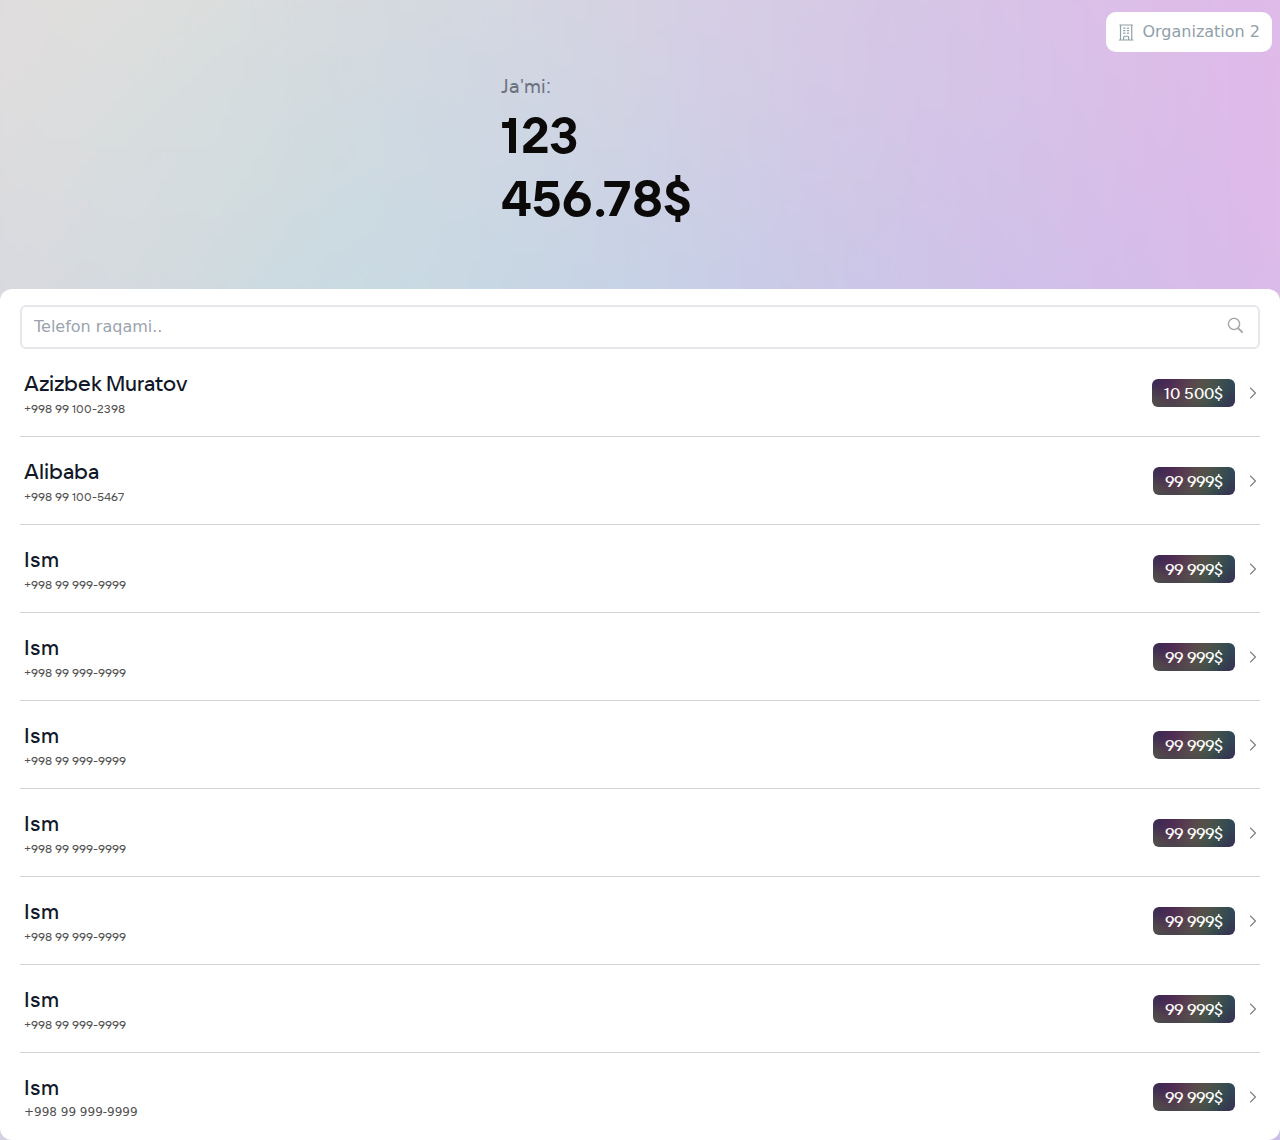
==== commit 15a110de: "Commit" ====
--- a/src/index.html
+++ b/src/index.html
@@ -7,13 +7,13 @@
   <link href="./index.css" rel="stylesheet">
   <title>Home</title>
 </head>
-<body style="background:url(../assets/screenshott.png); background-repeat:no-repeat; background-size:cover; margin:0;" class="">
+<body class="bg-[url('../assets/screenshott.png')] bg-cover  bg-no-repeat ">
 <!-- Modal & Balance -->
 <div>
-  <div class="relative flex  flex-col  overflow-hidden pt-3 pr-2" style="  justify-content:end;  align-items: end;" >
+  <div class="relative flex  flex-col  overflow-hidden pt-3 pr-2 justify-end items-end" >
 
     <div>
-      <label for="tw-modal" class="  text-[13px]  cursor-pointer rounded-[10px] bg-white px-3 py-2 text-[#8FA0A8]
+      <label for="tw-modal" class="text-[13px]  cursor-pointer rounded-[10px] bg-white px-3 py-2 text-[#8FA0A8]
        active:bg-slate-200 flex max-w-[190px] w-full items-center content-center gap-2">
       <img src="../assets/homee.svg" alt=""><h2 class="w-full">Organization 2</h2></label>
     </div>
@@ -41,13 +41,13 @@
 <!-- Balance -->
   <div class="flex items-center justify-center">
     <div class="flex flex-col w-[278px] ">
-      <h2 class="text-xl text-gray-500 mb-1 items-start justify-start flex text-[20px] " style="font-family: vkthin;">Ja'mi:</h2>
-      <h2 class="text-stone-950 text-[50px] leading-[62.5px]" style="font-family: vkbold; font-weight: 900;"><a href="../src/pages/homehiddenb.html">123 456.78$</a></h2>
+      <h2 class="text-xl text-gray-500 mb-1 items-start justify-start flex text-[20px] font-Vkthin mt-5 ">Ja'mi:</h2>
+      <h2 class="text-stone-950 text-[50px] leading-[62.5px] font-Vkbold font-black " ><a href="../src/pages/homehiddenb.html">123 456.78$</a></h2>
   </div>
   </div>
 </div>
  <!-- List -->
-  <div class="rounded-xl mt-[60px]  "  style="background:#ffffffd6;">
+  <div class="rounded-xl mt-[60px] bg-white bg-opacity-85 ">
 <div class="relative px-5 flex  flex-col rounded-sm">
    <div class=" mt-4 flex flex-row relative" >
    <a href="../src/pages/search.html" class="w-full">
@@ -59,12 +59,12 @@
     <li class="flex justify-between py-5 px-1 ">
         <div class="flex min-w-0 gap-x-4"  >
           <div class="min-w-0 flex-auto" >
-            <p class="text-xl leading-6 text-gray-900 text-[21px]" style="font-family: vkmid;"><a href="../src/pages/client.html">Azizbek Muratov</a></p>
-            <p class="mt-1 truncate text-[12px] leading-[15px] text-[#525252]" style="font-family: vkthin;">+998 99 100-2398</p>
+            <p class="text-xl leading-6 text-gray-900 text-[21px] font-Vkmid"><a href="../src/pages/client.html">Azizbek Muratov</a></p>
+            <p class="mt-1 truncate text-[12px] leading-[15px] text-[#525252] font-Vkthin ">+998 99 100-2398</p>
           </div>
         </div>
-        <div class="flex flex-row items-center" style="gap:15px;">
-          <p class=" flex text-[16px] leading-6 text-white gap-2 rounded-md py-0.5 px-3 font-medium"  style="background: url(../assets/bg-price.png) ; font-family: vkmid; background-size:cover;">10 500$ </p>
+        <div class="flex flex-row items-center gap-[15px]">
+          <p class="bg-[url('../assets/bg-price.png')] bg-cover  flex text-[16px] leading-6 text-white gap-2 rounded-md py-0.5 px-3 font-medium font-Vkmid "  >10 500$ </p>
           <a href="#" class=""><img src="../assets/arrowright.svg" alt=""></a>
           
         </div>
@@ -72,12 +72,12 @@
     <li class="flex justify-between py-5 px-1 ">
         <div class="flex min-w-0 gap-x-4"  >
           <div class="min-w-0 flex-auto" >
-            <p class="text-xl leading-6 text-gray-900 text-[21px]" style="font-family: vkmid;"><a href="../pages/client.html">Alibaba</a></p>
-            <p class="mt-1 truncate text-[12px] leading-[15px] text-[#525252]" style="font-family: vkthin;">+998 99 100-5467</p>
+            <p class="text-xl leading-6 text-gray-900 text-[21px] font-Vkmid"><a href="../pages/client.html">Alibaba</a></p>
+            <p class="mt-1 truncate text-[12px] leading-[15px] text-[#525252] font-Vkthin">+998 99 100-5467</p>
           </div>
         </div>
-        <div class="flex flex-row items-center" style="gap:15px;">
-          <p class=" flex text-[16px] leading-6 text-white gap-2 rounded-md py-0.5 px-3 font-medium"  style="background: url(../assets/bg-price.png) ; font-family: vkmid; background-size:cover;">99 999$</p>
+        <div class="flex flex-row items-center gap-[15px]" >
+          <p class=" bg-[url('../assets/bg-price.png')] bg-cover flex text-[16px] leading-6 text-white gap-2 rounded-md py-0.5 px-3 font-medium font-Vkmid">99 999$</p>
           <a href="#" class=""><img src="../assets/arrowright.svg" alt=""></a>
           
         </div>
@@ -85,12 +85,12 @@
     <li class="flex justify-between py-5 px-1 ">
         <div class="flex min-w-0 gap-x-4"  >
           <div class="min-w-0 flex-auto" >
-            <p class="text-xl leading-6 text-gray-900 text-[21px]" style="font-family: vkmid;"><a href="../pages/client.html">Ism</a></p>
-            <p class="mt-1 truncate text-[12px] leading-[15px] text-[#525252]" style="font-family: vkthin;">+998 99 999-9999</p>
+            <p class="text-xl leading-6 text-gray-900 text-[21px] font-Vkmid" ><a href="../pages/client.html">Ism</a></p>
+            <p class="mt-1 truncate text-[12px] leading-[15px] text-[#525252] font-Vkthin" >+998 99 999-9999</p>
           </div>
         </div>
-        <div class="flex flex-row items-center" style="gap:15px;">
-          <p class=" flex text-[16px] leading-6 text-white gap-2 rounded-md py-0.5 px-3 font-medium"  style="background: url(../assets/bg-price.png) ; font-family: vkmid; background-size:cover;">99 999$  </p>
+        <div class="flex flex-row items-center gap-[15px]">
+          <p class="bg-[url('../assets/bg-price.png')] bg-cover flex text-[16px] leading-6 text-white gap-2 rounded-md py-0.5 px-3 font-medium font-Vkmid ">99 999$  </p>
           <a href="#" class=""><img src="../assets/arrowright.svg" alt=""></a>
           
         </div>
@@ -98,12 +98,25 @@
     <li class="flex justify-between py-5 px-1 ">
         <div class="flex min-w-0 gap-x-4"  >
           <div class="min-w-0 flex-auto" >
-            <p class="text-xl leading-6 text-gray-900 text-[21px]" style="font-family: vkmid;"><a href="../pages/client.html">Ism</a></p>
-            <p class="mt-1 truncate text-[12px] leading-[15px] text-[#525252]" style="font-family: vkthin;">+998 99 999-9999</p>
+            <p class="text-xl leading-6 text-gray-900 text-[21px] font-Vkmid" ><a href="../pages/client.html">Ism</a></p>
+            <p class="mt-1 truncate text-[12px] leading-[15px] text-[#525252] font-Vkthin">+998 99 999-9999</p>
           </div>
         </div>
-        <div class="flex flex-row items-center" style="gap:15px;">
-          <p class=" flex text-[16px] leading-6 text-white gap-2 rounded-md py-0.5 px-3 font-medium"  style="background: url(../assets/bg-price.png) ; font-family: vkmid; background-size:cover;">99 999$  </p>
+        <div class="flex flex-row items-center gap-[15px]" >
+          <p class=" flex text-[16px] leading-6 text-white gap-2 rounded-md py-0.5 px-3 font-medium bg-[url('../assets/bg-price.png')] bg-cover font-Vkmid" >99 999$  </p>
+          <a href="#" class=""><img src="../assets/arrowright.svg" alt=""></a>
+          
+        </div>
+      </li>
+    <li class="flex justify-between py-5 px-1 gap-[15px]" >
+        <div class="flex min-w-0 gap-x-4"  >
+          <div class="min-w-0 flex-auto" >
+            <p class="text-xl leading-6 text-gray-900 text-[21px] font-Vkmid" ><a href="../pages/client.html">Ism</a></p>
+            <p class="mt-1 truncate text-[12px] leading-[15px] text-[#525252] font-Vkthin">+998 99 999-9999</p>
+          </div>
+        </div>
+        <div class="flex flex-row items-center gap-[15px]" >
+          <p class=" flex text-[16px] leading-6 text-white gap-2 rounded-md py-0.5 px-3 font-medium bg-[url('../assets/bg-price.png')] bg-cover font-Vkmid">99 999$  </p>
           <a href="#" class=""><img src="../assets/arrowright.svg" alt=""></a>
           
         </div>
@@ -111,12 +124,12 @@
     <li class="flex justify-between py-5 px-1 ">
         <div class="flex min-w-0 gap-x-4"  >
           <div class="min-w-0 flex-auto" >
-            <p class="text-xl leading-6 text-gray-900 text-[21px]" style="font-family: vkmid;"><a href="../pages/client.html">Ism</a></p>
-            <p class="mt-1 truncate text-[12px] leading-[15px] text-[#525252]" style="font-family: vkthin;">+998 99 999-9999</p>
+            <p class="text-xl leading-6 text-gray-900 text-[21px] font-Vkmid" ><a href="../pages/client.html">Ism</a></p>
+            <p class="mt-1 truncate text-[12px] leading-[15px] text-[#525252] font-Vkthin">+998 99 999-9999</p>
           </div>
         </div>
-        <div class="flex flex-row items-center" style="gap:15px;">
-          <p class=" flex text-[16px] leading-6 text-white gap-2 rounded-md py-0.5 px-3 font-medium"  style="background: url(../assets/bg-price.png) ; font-family: vkmid; background-size:cover;">99 999$  </p>
+        <div class="flex flex-row items-center gap-[15px]" >
+          <p class=" flex text-[16px] leading-6 text-white gap-2 rounded-md py-0.5 px-3 font-medium bg-[url('../assets/bg-price.png')] bg-cover font-Vkmid" >99 999$  </p>
           <a href="#" class=""><img src="../assets/arrowright.svg" alt=""></a>
           
         </div>
@@ -124,12 +137,12 @@
     <li class="flex justify-between py-5 px-1 ">
         <div class="flex min-w-0 gap-x-4"  >
           <div class="min-w-0 flex-auto" >
-            <p class="text-xl leading-6 text-gray-900 text-[21px]" style="font-family: vkmid;"><a href="../pages/client.html">Ism</a></p>
-            <p class="mt-1 truncate text-[12px] leading-[15px] text-[#525252]" style="font-family: vkthin;">+998 99 999-9999</p>
+            <p class="text-xl leading-6 text-gray-900 text-[21px] font-Vkmid"><a href="../pages/client.html">Ism</a></p>
+            <p class="mt-1 truncate text-[12px] leading-[15px] text-[#525252] font-Vkthin" >+998 99 999-9999</p>
           </div>
         </div>
-        <div class="flex flex-row items-center" style="gap:15px;">
-          <p class=" flex text-[16px] leading-6 text-white gap-2 rounded-md py-0.5 px-3 font-medium"  style="background: url(../assets/bg-price.png) ; font-family: vkmid; background-size:cover;">99 999$  </p>
+        <div class="flex flex-row items-center gap-[15px]">
+          <p class=" flex text-[16px] leading-6 text-white gap-2 rounded-md py-0.5 px-3 font-medium bg-[url('../assets/bg-price.png')] bg-cover font-Vkmid"  >99 999$  </p>
           <a href="#" class=""><img src="../assets/arrowright.svg" alt=""></a>
           
         </div>
@@ -137,12 +150,12 @@
     <li class="flex justify-between py-5 px-1 ">
         <div class="flex min-w-0 gap-x-4"  >
           <div class="min-w-0 flex-auto" >
-            <p class="text-xl leading-6 text-gray-900 text-[21px]" style="font-family: vkmid;"><a href="../pages/client.html">Ism</a></p>
-            <p class="mt-1 truncate text-[12px] leading-[15px] text-[#525252]" style="font-family: vkthin;">+998 99 999-9999</p>
+            <p class="text-xl leading-6 text-gray-900 text-[21px] font-Vkmid" ><a href="../pages/client.html">Ism</a></p>
+            <p class="mt-1 truncate text-[12px] leading-[15px] text-[#525252] font-Vkthin" >+998 99 999-9999</p>
           </div>
         </div>
-        <div class="flex flex-row items-center" style="gap:15px;">
-          <p class=" flex text-[16px] leading-6 text-white gap-2 rounded-md py-0.5 px-3 font-medium"  style="background: url(../assets/bg-price.png) ; font-family: vkmid; background-size:cover;">99 999$  </p>
+        <div class="flex flex-row items-center gap-[15px]" >
+          <p class=" flex text-[16px] leading-6 text-white gap-2 rounded-md py-0.5 px-3 font-medium bg-[url('../assets/bg-price.png')] bg-cover font-Vkmid" >99 999$  </p>
           <a href="#" class=""><img src="../assets/arrowright.svg" alt=""></a>
           
         </div>
@@ -150,25 +163,12 @@
     <li class="flex justify-between py-5 px-1 ">
         <div class="flex min-w-0 gap-x-4"  >
           <div class="min-w-0 flex-auto" >
-            <p class="text-xl leading-6 text-gray-900 text-[21px]" style="font-family: vkmid;"><a href="../pages/client.html">Ism</a></p>
-            <p class="mt-1 truncate text-[12px] leading-[15px] text-[#525252]" style="font-family: vkthin;">+998 99 999-9999</p>
+            <p class="text-xl leading-6 text-gray-900 text-[21px] font-Vkmid" ><a href="../pages/client.html">Ism</a></p>
+            <p class="mt-1 truncate text-[12px] leading-[15px] text-[#525252] font-thin" >+998 99 999-9999</p>
           </div>
         </div>
-        <div class="flex flex-row items-center" style="gap:15px;">
-          <p class=" flex text-[16px] leading-6 text-white gap-2 rounded-md py-0.5 px-3 font-medium"  style="background: url(../assets/bg-price.png) ; font-family: vkmid; background-size:cover;">99 999$  </p>
-          <a href="#" class=""><img src="../assets/arrowright.svg" alt=""></a>
-          
-        </div>
-      </li>
-    <li class="flex justify-between py-5 px-1 ">
-        <div class="flex min-w-0 gap-x-4"  >
-          <div class="min-w-0 flex-auto" >
-            <p class="text-xl leading-6 text-gray-900 text-[21px]" style="font-family: vkmid;"><a href="../pages/client.html">Ism</a></p>
-            <p class="mt-1 truncate text-[12px] leading-[15px] text-[#525252]" style="font-family: vkthin;">+998 99 999-9999</p>
-          </div>
-        </div>
-        <div class="flex flex-row items-center" style="gap:15px;">
-          <p class=" flex text-[16px] leading-6 text-white gap-2 rounded-md py-0.5 px-3 font-medium"  style="background: url(../assets/bg-price.png) ; font-family: vkmid; background-size:cover;">99 999$  </p>
+        <div class="flex flex-row items-center gap-[15px]" >
+          <p class=" flex text-[16px] leading-6 text-white gap-2 rounded-md py-0.5 px-3 font-medium bg-[url('../assets/bg-price.png')] bg-cover font-Vkmid"  >99 999$  </p>
           <a href="#" class=""><img src="../assets/arrowright.svg" alt=""></a>
           
         </div>
--- a/src/output.css
+++ b/src/output.css
@@ -2150,4 +2150,374 @@
 }
 .pt-\[60px\] {
   padding-top: 60px;
+}
+.text-\[21px\] {
+  font-size: 21px;
+}
+.gap-\[15px\] {
+  gap: 15px;
+}
+.bg-cover {
+  background-size: cover;
+}
+.text-\[16px\] {
+  font-size: 16px;
+}
+.font-medium {
+  font-weight: 500;
+}
+.leading-\[20px\] {
+  line-height: 20px;
+}
+.h-\[26px\] {
+  height: 26px;
+}
+
+.pt-\[3px\] {
+  padding-top: 3px;
+}
+.w-\[35px\] {
+  width: 35px;
+}
+.h-\[35px\] {
+  height: 35px;
+}
+.justify-center {
+  justify-content: center;
+}
+.h-\[43px\] {
+  height: 43px;
+}
+.m-0 {
+  margin: 0px;
+}
+
+.bg-cover {
+  background-size: cover;
+}
+.justify-end {
+  justify-content: flex-end;
+}
+.items-end {
+  align-items: flex-end;
+}
+.bg-white {
+  --tw-bg-opacity: 1;
+  background-color: rgb(255 255 255 / var(--tw-bg-opacity));
+}
+.bg-opacity-85 {
+  --tw-bg-opacity: 0.85;
+}
+
+.m-0 {
+  margin: 0px;
+}
+
+.bg-cover {
+  background-size: cover;
+}
+.bg-\[url\(\'\.\.\/assets\/screenshott\.png\'\)\] {
+  background-image: url('../assets/screenshott.png');
+}
+.pt-3 {
+  padding-top: 0.75rem/* 12px */;
+}
+.px-3 {
+  padding-left: 0.75rem/* 12px */;
+  padding-right: 0.75rem/* 12px */;
+}
+.gap-\[15px\] {
+  gap: 15px;
+}
+.bg-\[url\(\'\.\.\/assets\/bg-price\.png\'\)\] {
+  background-image: url('../assets/bg-price.png');
+}
+.rounded-tr-xl {
+  border-top-right-radius: 0.75rem/* 12px */;
+}
+.rounded-br-xl {
+  border-bottom-right-radius: 0.75rem/* 12px */;
+}
+.rounded-tl-xl {
+  border-top-left-radius: 0.75rem/* 12px */;
+}
+.h-\[43px\] {
+  height: 43px;
+}
+.p-\[30px\] {
+  padding: 30px;
+}
+.pl-\[10px\] {
+  padding-left: 10px;
+}
+.pt-\[10px\] {
+  padding-top: 10px;
+}
+.text-\[21px\] {
+  font-size: 21px;
+}
+.pl-\[85px\] {
+  padding-left: 85px;
+}
+.font-semibold {
+  font-weight: 600;
+}
+.rounded-tr-\[40px\] {
+  border-top-right-radius: 40px;
+}
+.rounded-bl-\[40px\] {
+  border-bottom-left-radius: 40px;
+}
+.rounded-t-\[40px\] {
+  border-top-left-radius: 40px;
+  border-top-right-radius: 40px;
+}
+.rounded-tl-\[0\] {
+  border-top-left-radius: 0;
+}
+.rounded-tl-\[40px\] {
+  border-top-left-radius: 40px;
+}
+.rounded-br-\[40px\] {
+  border-bottom-right-radius: 40px;
+}
+.pl-\[85px\] {
+  padding-left: 85px;
+}
+.text-\[21px\] {
+  font-size: 21px;
+}
+.font-semibold {
+  font-weight: 600;
+}
+.w-\[160px\] {
+  width: 160px;
+}
+.rounded-\[50px\] {
+  border-radius: 50px;
+}
+.bg-black {
+  --tw-bg-opacity: 1;
+  background-color: rgb(0 0 0 / var(--tw-bg-opacity));
+}
+.h-\[3px\] {
+  height: 3px;
+}
+.bg-\[url\(\'\.\.\/\.\.\/assets\/phonebtn\.png\'\)\] {
+  background-image: url('../../assets/phonebtn.png');
+}
+.mt-\[210px\] {
+  margin-top: 210px;
+}
+.placeholder\:font-semibold::placeholder {
+  font-weight: 600;
+}
+.bg-center {
+  background-position: center;
+}
+.bg-\[url\(\'\.\.\/\.\.\/assets\/screenshott\.png\'\)\] {
+  background-image: url('../../assets/screenshott.png');
+}
+.placeholder\:font-normal::placeholder {
+  font-weight: 400;
+}
+.w-\[244px\] {
+  width: 244px;
+}
+.bg-\[url\(\'\.\.\/\.\.\/assets\/phonebtn\.png\'\)\] {
+  background-image: url('../../assets/phonebtn.png');
+}
+.bg-\[-60\%\] {
+  background-position: -60%;
+}
+.text-\[17px\] {
+  font-size: 17px;
+}
+.leading-\[21\.25px\] {
+  line-height: 21.25px;
+}
+.bg-gradient-to-br {
+  background-image: linear-gradient(to bottom right, var(--tw-gradient-stops));
+}
+.from-\[\#2AABEE\] {
+  --tw-gradient-from: #2AABEE var(--tw-gradient-from-position);
+  --tw-gradient-to: rgb(42 171 238 / 0) var(--tw-gradient-to-position);
+  --tw-gradient-stops: var(--tw-gradient-from), var(--tw-gradient-to);
+}
+
+.to-\[\#07BCE4\] {
+  --tw-gradient-to: #07BCE4 var(--tw-gradient-to-position);
+}
+.to-\[\#19B9A7\] {
+  --tw-gradient-to: #19B9A7 var(--tw-gradient-to-position);
+}
+.from-\[\#25D366\] {
+  --tw-gradient-from: #25D366 var(--tw-gradient-from-position);
+  --tw-gradient-to: rgb(37 211 102 / 0) var(--tw-gradient-to-position);
+  --tw-gradient-stops: var(--tw-gradient-from), var(--tw-gradient-to);
+}
+.via-green-300 {
+  --tw-gradient-to: rgb(134 239 172 / 0)  var(--tw-gradient-to-position);
+  --tw-gradient-stops: var(--tw-gradient-from), #86efac var(--tw-gradient-via-position), var(--tw-gradient-to);
+}
+.to-\[\#17dcc5\] {
+  --tw-gradient-to: #17dcc5 var(--tw-gradient-to-position);
+}
+.text-\[23px\] {
+  font-size: 23px;
+}
+.text-\[\#B8B5BB\] {
+  --tw-text-opacity: 1;
+  color: rgb(184 181 187 / var(--tw-text-opacity));
+}
+.bg-\[url\(\'\.\.\/\.\.\/assets\/redbtn\.png\'\)\] {
+  background-image: url('../../assets/redbtn.png');
+}
+.bg-cover {
+  background-size: cover;
+}
+.text-\[16px\] {
+  font-size: 16px;
+}
+.leading-\[20px\] {
+  line-height: 20px;
+}
+.h-\[26px\] {
+  height: 26px;
+}
+.pt-\[3px\] {
+  padding-top: 3px;
+}
+.text-\[21px\] {
+  font-size: 21px;
+}
+.text-\[23px\] {
+  font-size: 23px;
+}
+.bg-\[url\(\'\.\.\/\.\.\/assets\/greenbtn\.png\'\)\] {
+  background-image: url('../../assets/greenbtn.png');
+}
+.bg-opacity-\[85\%\] {
+  --tw-bg-opacity: 85%;
+}
+.bg-white {
+  --tw-bg-opacity: 1;
+  background-color: rgb(255 255 255 / var(--tw-bg-opacity));
+}
+.placeholder\:text-\[21px\]::placeholder {
+  font-size: 21px;
+}
+.placeholder\:leading-\[20px\]::placeholder {
+  line-height: 20px;
+}
+.bg-\[url\(\'\.\.\/\.\.\/assets\/bg-price\.png\'\)\] {
+  background-image: url('../../assets/bg-price.png');
+}
+.bg-\[120\%\] {
+  background-position: 120%;
+}
+
+.mt-\[200px\] {
+  margin-top: 200px;
+}
+.text-\[\#0094FF\] {
+  --tw-text-opacity: 1;
+  color: rgb(0 148 255 / var(--tw-text-opacity));
+}
+.h-\[45vh\] {
+  height: 45vh;
+}
+.bg-\[url\(\'\.\.\/\.\.\/assets\/authbg\.png\'\)\] {
+  background-image: url('../../assets/authbg.png');
+}
+.bg-center {
+  background-position: center;
+}
+.w-\[100\%\] {
+  width: 100%;
+}
+.bg-\[url\(\'\.\.\/\.\.\/assets\/login\.png\'\)\] {
+  background-image: url('../../assets/login.png');
+}
+.font-bold {
+  font-weight: 700;
+}
+.text-\[28px\] {
+  font-size: 28px;
+}
+.leading-\[34px\] {
+  line-height: 34px;
+}
+.mt-\[34px\] {
+  margin-top: 34px;
+}
+.leading-\[22px\] {
+  line-height: 22px;
+}
+.text-\[16px\] {
+  font-size: 16px;
+}
+.text-\[\#5C5C5C\] {
+  --tw-text-opacity: 1;
+  color: rgb(92 92 92 / var(--tw-text-opacity));
+}
+.leading-\[22px\] {
+  line-height: 22px;
+}
+.bg-\[\#fafafae1\] {
+  background-color: #fafafae1;
+}
+.bg-\[120\%\] {
+  background-position: 120%;
+}
+.justify-center {
+  justify-content: center;
+}
+.w-\[171px\] {
+  width: 171px;
+}
+.w-\[171px\] {
+  width: 171px;
+}
+.left-\[21px\] {
+  left: 21px;
+}
+.bg-\[url\(\'\.\.\/\.\.\/assets\/login\.png\'\)\] {
+  background-image: url('../../assets/login.png');
+}
+.font-Vkbold {
+  font-family: vkbold;
+}
+.font-black {
+  font-weight: 900;
+}
+.font-Vkthin {
+  font-family: vkthin;
+}
+.font-Vkmid {
+  font-family: vkmid;
+}
+.font-Vklog {
+  font-family: login;
+}
+.font-Vkreg {
+  font-family: vkreg;
+}
+.font-Vkbtn {
+  font-family: vkbtn;
+}
+.text-\[16px\] {
+  font-size: 16px;
+}
+.placeholder\:text-\[16px\]::placeholder {
+  font-size: 16px;
+}
+.placeholder\:font-Vkthin::placeholder {
+  font-family: vkthin;
+}
+.bg-gradient-to-tl {
+  background-image: linear-gradient(to top left, var(--tw-gradient-stops));
+}
+.mt-\[350px\] {
+  margin-top: 350px;
 }